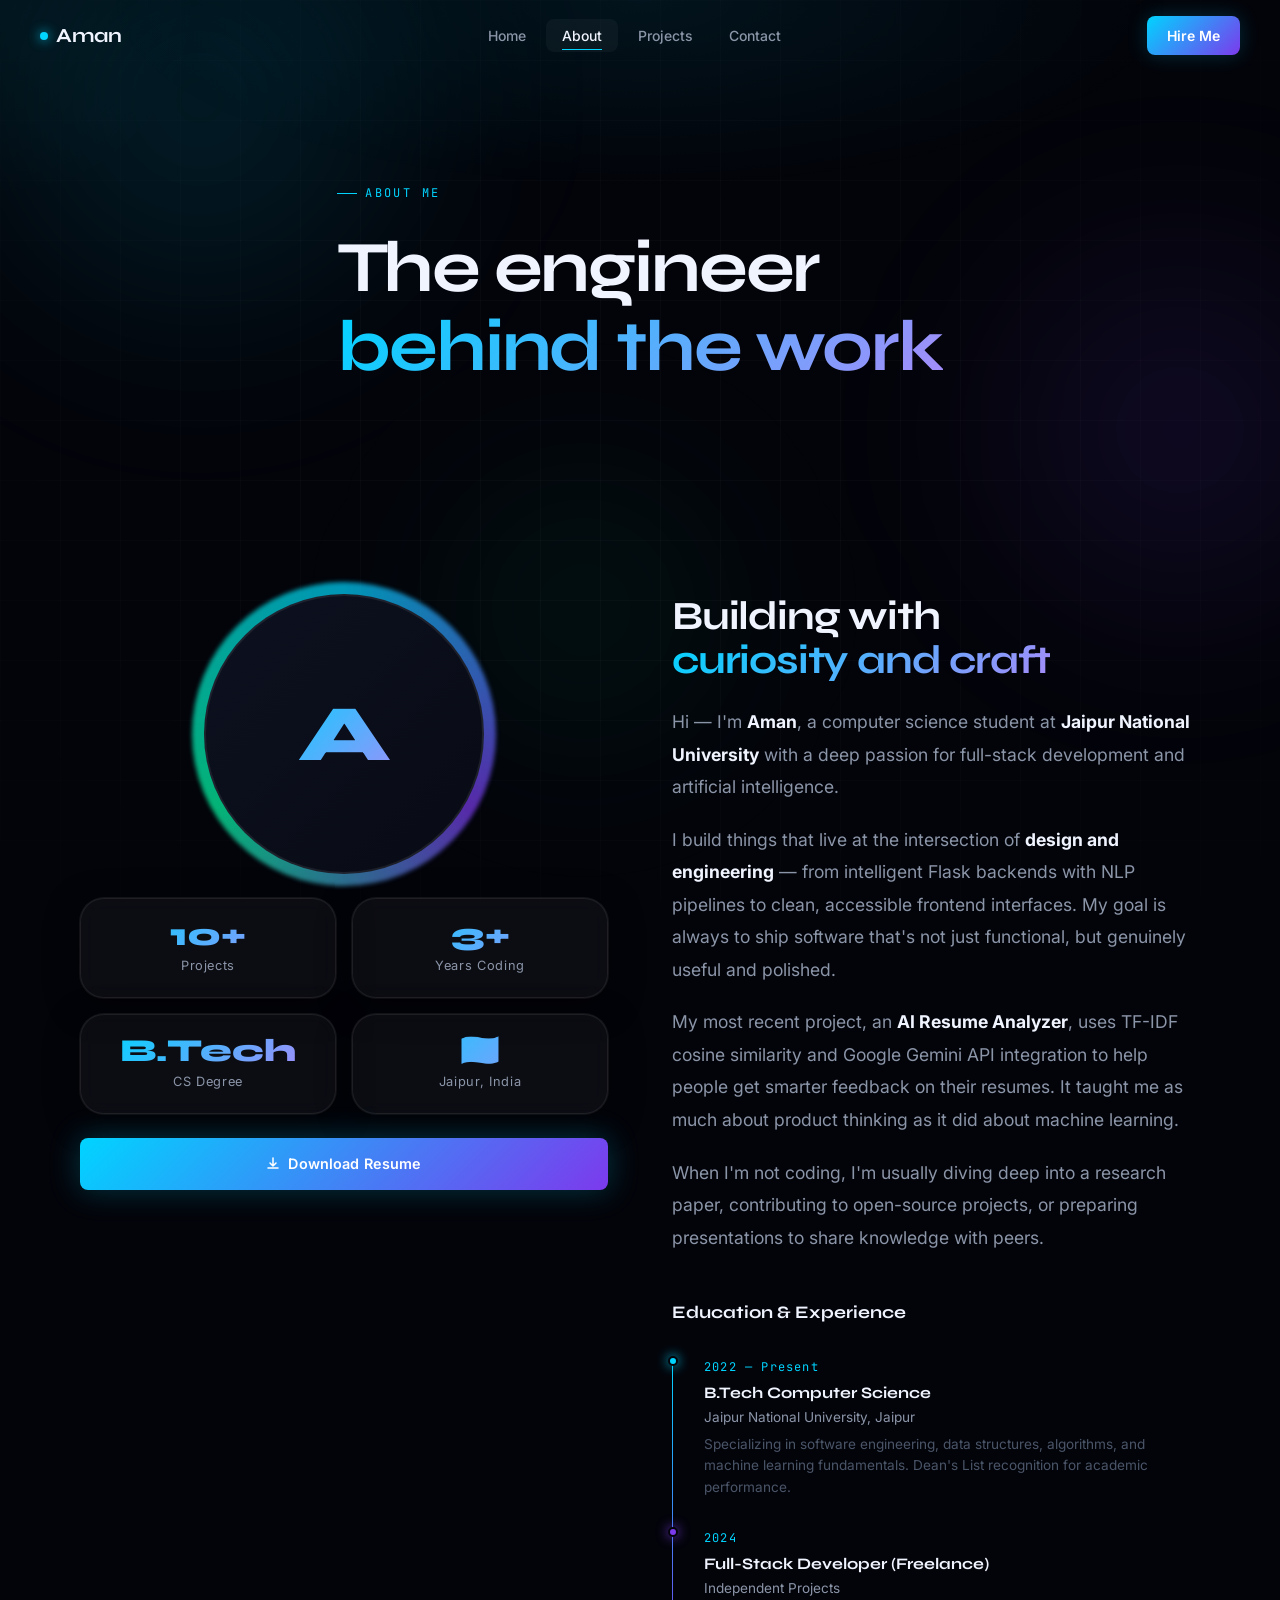
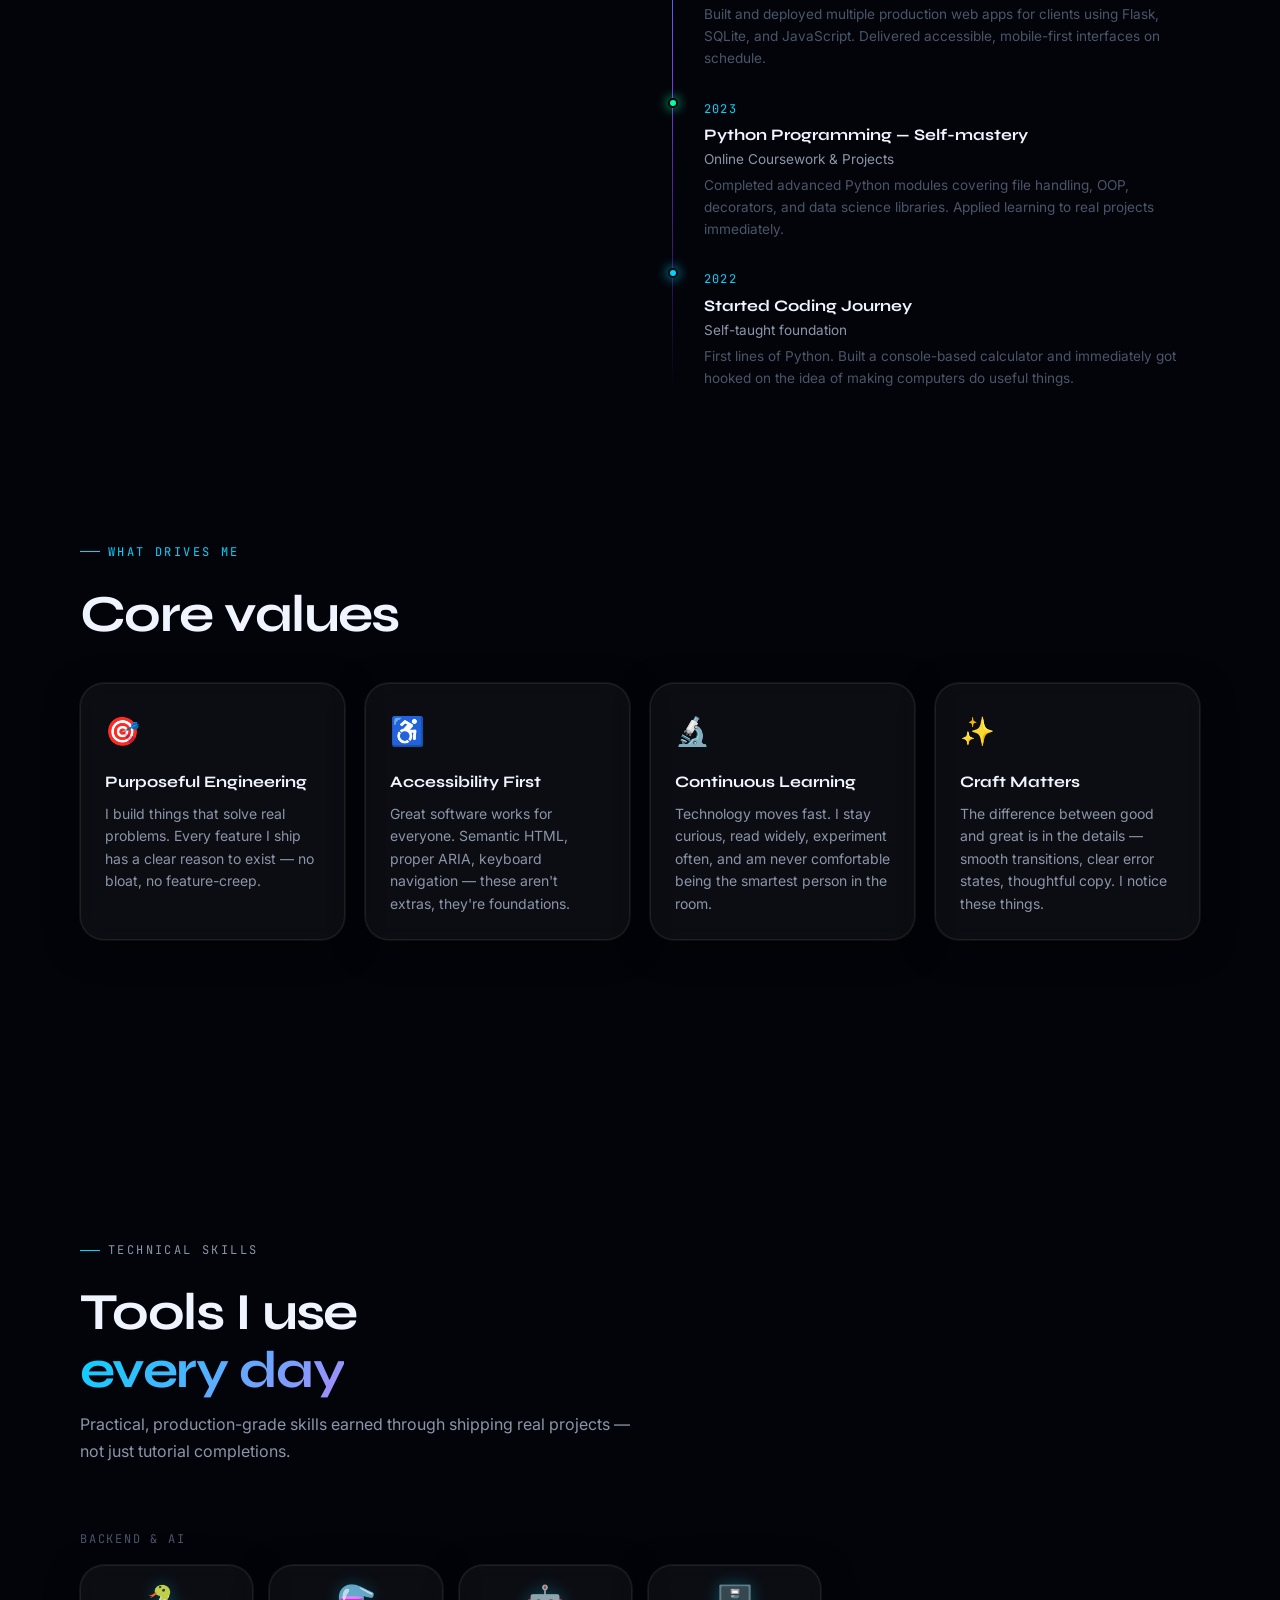
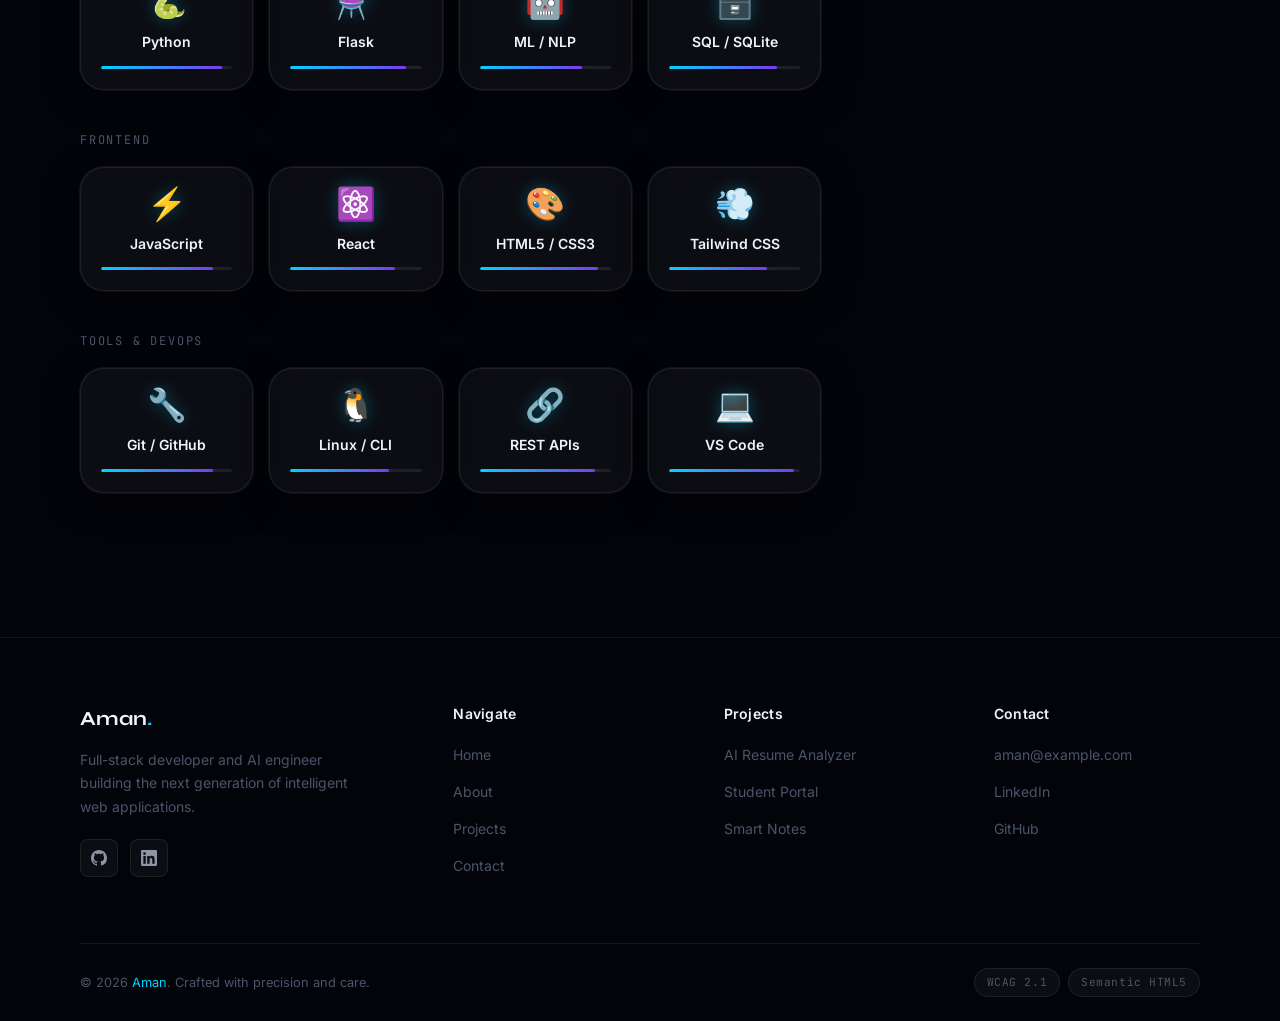
==== about.html @ 9b7ac9fc "Initial commit" ====
<!DOCTYPE html>
<html lang="en">
<head>
  <meta charset="UTF-8" />
  <meta name="viewport" content="width=device-width, initial-scale=1.0" />
  <meta http-equiv="X-UA-Compatible" content="IE=edge" />

  <title>About — Aman | Full-Stack Developer & AI Engineer</title>
  <meta name="description" content="Learn about Aman — a full-stack developer and AI engineer studying at Jaipur National University, passionate about building intelligent web applications." />
  <meta name="author" content="Aman" />
  <meta name="robots" content="index, follow" />
  <meta name="theme-color" content="#03040a" />

  <meta property="og:type" content="profile" />
  <meta property="og:url" content="https://aman.dev/about.html" />
  <meta property="og:title" content="About Aman — Full-Stack Developer & AI Engineer" />
  <meta property="og:description" content="CS student at Jaipur National University building AI-powered web applications." />
  <meta property="og:image" content="https://aman.dev/og-image.png" />

  <meta name="twitter:card" content="summary_large_image" />
  <meta name="twitter:title" content="About Aman" />
  <meta name="twitter:description" content="CS student at JNU building AI-powered web applications." />

  <link rel="canonical" href="https://aman.dev/about.html" />

  <script type="application/ld+json">
  {
    "@context": "https://schema.org",
    "@type": "AboutPage",
    "name": "About Aman",
    "url": "https://aman.dev/about.html",
    "description": "Full-stack developer and AI engineer",
    "mainEntity": {
      "@type": "Person",
      "name": "Aman",
      "jobTitle": "Full-Stack Developer & AI Engineer",
      "alumniOf": "Jaipur National University"
    }
  }
  </script>

  <link rel="preconnect" href="https://fonts.googleapis.com" />
  <link rel="preconnect" href="https://fonts.gstatic.com" crossorigin />
  <link href="https://fonts.googleapis.com/css2?family=Syne:wght@400;700;800&family=Inter:wght@400;500;600;700&family=JetBrains+Mono:wght@400;500&display=swap" rel="stylesheet" />
  <link rel="stylesheet" href="style.css" />
</head>
<body>

  <a href="#main-content" class="skip-nav">Skip to main content</a>
  <div id="loading-screen" role="status" aria-label="Loading"><div class="loader-ring" aria-hidden="true"></div><p class="loader-text">Loading</p></div>
  <div id="cursor-glow" aria-hidden="true"></div>
  <div class="aurora-bg" aria-hidden="true">
    <div class="aurora-orb aurora-orb-1"></div>
    <div class="aurora-orb aurora-orb-2"></div>
    <div class="aurora-orb aurora-orb-3"></div>
  </div>
  <div class="grid-overlay" aria-hidden="true"></div>

  <header role="banner">
    <nav class="nav" aria-label="Primary navigation">
      <a href="index.html" class="nav-brand" aria-label="Aman — Home">
        <span class="nav-brand-dot" aria-hidden="true"></span>Aman
      </a>
      <ul class="nav-links" role="list">
        <li><a href="index.html" class="nav-link">Home</a></li>
        <li><a href="about.html" class="nav-link" aria-current="page">About</a></li>
        <li><a href="projects.html" class="nav-link">Projects</a></li>
        <li><a href="contact.html" class="nav-link">Contact</a></li>
      </ul>
      <a href="contact.html" class="nav-cta">Hire Me</a>
      <button class="nav-toggle" aria-expanded="false" aria-controls="mobile-nav" aria-label="Toggle mobile menu">
        <span class="nav-toggle-bar" aria-hidden="true"></span>
        <span class="nav-toggle-bar" aria-hidden="true"></span>
        <span class="nav-toggle-bar" aria-hidden="true"></span>
      </button>
    </nav>
    <nav class="nav-mobile" id="mobile-nav" aria-label="Mobile navigation">
      <ul role="list">
        <li><a href="index.html" class="nav-link">Home</a></li>
        <li><a href="about.html" class="nav-link" aria-current="page">About</a></li>
        <li><a href="projects.html" class="nav-link">Projects</a></li>
        <li><a href="contact.html" class="nav-link">Contact</a></li>
      </ul>
      <a href="contact.html" class="btn btn-primary" style="margin-top:1.5rem;">Hire Me</a>
    </nav>
  </header>

  <main id="main-content">

    <!-- Page Header -->
    <section class="page-header" aria-label="About page header">
      <div class="page-header-bg" aria-hidden="true"></div>
      <div class="container page-header-content">
        <p class="section-label">About me</p>
        <h1 class="section-heading" style="font-size:clamp(2.5rem,6vw,4.5rem);">
          The engineer<br /><span class="gradient-text">behind the work</span>
        </h1>
      </div>
    </section>

    <!-- ══ BIO + TIMELINE ═════════════════════════ -->
    <section class="section" aria-labelledby="bio-heading">
      <div class="container">
        <div class="about-grid">

          <!-- Visual / Stats -->
          <aside class="about-visual" aria-label="Profile summary">
            <div class="about-avatar-wrap" aria-hidden="true">
              <div class="about-avatar-ring"></div>
              <div class="about-avatar-inner">
                <span class="about-avatar-placeholder">A</span>
              </div>
            </div>

            <div class="stat-grid reveal reveal-delay-1">
              <article class="stat-card glass-card" aria-label="10 plus projects completed">
                <div class="stat-number">10+</div>
                <div class="stat-label">Projects</div>
              </article>
              <article class="stat-card glass-card" aria-label="3 plus years coding">
                <div class="stat-number">3+</div>
                <div class="stat-label">Years Coding</div>
              </article>
              <article class="stat-card glass-card" aria-label="Currently pursuing B.Tech">
                <div class="stat-number">B.Tech</div>
                <div class="stat-label">CS Degree</div>
              </article>
              <article class="stat-card glass-card" aria-label="Based in Jaipur India">
                <div class="stat-number">🇮🇳</div>
                <div class="stat-label">Jaipur, India</div>
              </article>
            </div>

            <!-- Download Resume -->
            <div class="reveal reveal-delay-2" style="text-align:center;">
              <a href="#" class="btn btn-primary" style="width:100%;justify-content:center;" download aria-label="Download Aman's resume as PDF">
                <svg width="14" height="14" viewBox="0 0 14 14" fill="none" aria-hidden="true">
                  <path d="M7 1v8M4 6l3 3 3-3M2 11h10" stroke="currentColor" stroke-width="1.5" stroke-linecap="round" stroke-linejoin="round"/>
                </svg>
                Download Resume
              </a>
            </div>
          </aside>

          <!-- Bio + Timeline -->
          <div class="about-content">
            <h2 id="bio-heading" class="section-heading reveal" style="font-size:clamp(1.75rem,3.5vw,2.5rem);">
              Building with<br /><span class="gradient-text">curiosity and craft</span>
            </h2>

            <div class="full-bio reveal reveal-delay-1">
              <p>Hi — I'm <strong>Aman</strong>, a computer science student at <strong>Jaipur National University</strong> with a deep passion for full-stack development and artificial intelligence.</p>
              <p>I build things that live at the intersection of <strong>design and engineering</strong> — from intelligent Flask backends with NLP pipelines to clean, accessible frontend interfaces. My goal is always to ship software that's not just functional, but genuinely useful and polished.</p>
              <p>My most recent project, an <strong>AI Resume Analyzer</strong>, uses TF-IDF cosine similarity and Google Gemini API integration to help people get smarter feedback on their resumes. It taught me as much about product thinking as it did about machine learning.</p>
              <p>When I'm not coding, I'm usually diving deep into a research paper, contributing to open-source projects, or preparing presentations to share knowledge with peers.</p>
            </div>

            <!-- Timeline -->
            <div class="reveal reveal-delay-2">
              <h3 style="font-family:var(--font-display);font-size:1.1rem;font-weight:700;margin-bottom:1.5rem;color:var(--text-primary);">Education & Experience</h3>
              <ol class="timeline" aria-label="Education and experience timeline">
                <li class="timeline-item">
                  <div class="timeline-dot" aria-hidden="true"></div>
                  <time class="timeline-year" datetime="2022">2022 — Present</time>
                  <p class="timeline-role">B.Tech Computer Science</p>
                  <p class="timeline-org">Jaipur National University, Jaipur</p>
                  <p class="timeline-desc">Specializing in software engineering, data structures, algorithms, and machine learning fundamentals. Dean's List recognition for academic performance.</p>
                </li>
                <li class="timeline-item">
                  <div class="timeline-dot" aria-hidden="true" style="background:var(--violet);box-shadow:0 0 12px var(--violet);"></div>
                  <time class="timeline-year" datetime="2024">2024</time>
                  <p class="timeline-role">Full-Stack Developer (Freelance)</p>
                  <p class="timeline-org">Independent Projects</p>
                  <p class="timeline-desc">Built and deployed multiple production web apps for clients using Flask, SQLite, and JavaScript. Delivered accessible, mobile-first interfaces on schedule.</p>
                </li>
                <li class="timeline-item">
                  <div class="timeline-dot" aria-hidden="true" style="background:var(--aurora-c);box-shadow:0 0 12px var(--aurora-c);"></div>
                  <time class="timeline-year" datetime="2023">2023</time>
                  <p class="timeline-role">Python Programming — Self-mastery</p>
                  <p class="timeline-org">Online Coursework & Projects</p>
                  <p class="timeline-desc">Completed advanced Python modules covering file handling, OOP, decorators, and data science libraries. Applied learning to real projects immediately.</p>
                </li>
                <li class="timeline-item">
                  <div class="timeline-dot" aria-hidden="true" style="background:var(--cyan);box-shadow:0 0 12px var(--cyan);"></div>
                  <time class="timeline-year" datetime="2022">2022</time>
                  <p class="timeline-role">Started Coding Journey</p>
                  <p class="timeline-org">Self-taught foundation</p>
                  <p class="timeline-desc">First lines of Python. Built a console-based calculator and immediately got hooked on the idea of making computers do useful things.</p>
                </li>
              </ol>
            </div>
          </div>
        </div>
      </div>
    </section>

    <!-- ══ VALUES ═════════════════════════════════ -->
    <section class="section" aria-labelledby="values-heading" style="padding-top:0;">
      <div class="container">
        <p class="section-label" aria-hidden="true">What drives me</p>
        <h2 id="values-heading" class="section-heading reveal">Core values</h2>

        <div class="values-grid">
          <article class="value-card glass-card reveal reveal-delay-1">
            <div class="value-icon" aria-hidden="true">🎯</div>
            <h3 class="value-title">Purposeful Engineering</h3>
            <p class="value-desc">I build things that solve real problems. Every feature I ship has a clear reason to exist — no bloat, no feature-creep.</p>
          </article>
          <article class="value-card glass-card reveal reveal-delay-2">
            <div class="value-icon" aria-hidden="true">♿</div>
            <h3 class="value-title">Accessibility First</h3>
            <p class="value-desc">Great software works for everyone. Semantic HTML, proper ARIA, keyboard navigation — these aren't extras, they're foundations.</p>
          </article>
          <article class="value-card glass-card reveal reveal-delay-3">
            <div class="value-icon" aria-hidden="true">🔬</div>
            <h3 class="value-title">Continuous Learning</h3>
            <p class="value-desc">Technology moves fast. I stay curious, read widely, experiment often, and am never comfortable being the smartest person in the room.</p>
          </article>
          <article class="value-card glass-card reveal reveal-delay-4">
            <div class="value-icon" aria-hidden="true">✨</div>
            <h3 class="value-title">Craft Matters</h3>
            <p class="value-desc">The difference between good and great is in the details — smooth transitions, clear error states, thoughtful copy. I notice these things.</p>
          </article>
        </div>
      </div>
    </section>

    <!-- ══ SKILLS ═════════════════════════════════ -->
    <section class="section" id="skills" aria-labelledby="skills-heading">
      <div class="container">
        <div class="skills-intro">
          <p class="section-label" aria-hidden="true">Technical skills</p>
          <h2 id="skills-heading" class="section-heading reveal">
            Tools I use<br /><span class="gradient-text">every day</span>
          </h2>
          <p class="reveal reveal-delay-1">Practical, production-grade skills earned through shipping real projects — not just tutorial completions.</p>
        </div>

        <div class="skills-categories">
          <!-- Backend -->
          <div class="reveal reveal-delay-1">
            <p class="skills-category-label" aria-label="Backend and AI skills category">Backend & AI</p>
            <div class="skills-grid" role="list" aria-label="Backend and AI skills">
              <article class="skill-card glass-card" role="listitem" aria-label="Python, proficiency 92 percent">
                <div class="skill-icon" aria-hidden="true">🐍</div>
                <h3 class="skill-name">Python</h3>
                <div class="skill-bar-wrap" role="progressbar" aria-valuenow="92" aria-valuemin="0" aria-valuemax="100" aria-label="Python 92%">
                  <div class="skill-bar" data-level="92" style="width:0%"></div>
                </div>
              </article>
              <article class="skill-card glass-card" role="listitem" aria-label="Flask, proficiency 88 percent">
                <div class="skill-icon" aria-hidden="true">⚗️</div>
                <h3 class="skill-name">Flask</h3>
                <div class="skill-bar-wrap" role="progressbar" aria-valuenow="88" aria-valuemin="0" aria-valuemax="100" aria-label="Flask 88%">
                  <div class="skill-bar" data-level="88" style="width:0%"></div>
                </div>
              </article>
              <article class="skill-card glass-card" role="listitem" aria-label="Machine Learning NLP, proficiency 78 percent">
                <div class="skill-icon" aria-hidden="true">🤖</div>
                <h3 class="skill-name">ML / NLP</h3>
                <div class="skill-bar-wrap" role="progressbar" aria-valuenow="78" aria-valuemin="0" aria-valuemax="100" aria-label="ML/NLP 78%">
                  <div class="skill-bar" data-level="78" style="width:0%"></div>
                </div>
              </article>
              <article class="skill-card glass-card" role="listitem" aria-label="SQL SQLite, proficiency 82 percent">
                <div class="skill-icon" aria-hidden="true">🗄️</div>
                <h3 class="skill-name">SQL / SQLite</h3>
                <div class="skill-bar-wrap" role="progressbar" aria-valuenow="82" aria-valuemin="0" aria-valuemax="100" aria-label="SQL 82%">
                  <div class="skill-bar" data-level="82" style="width:0%"></div>
                </div>
              </article>
            </div>
          </div>

          <!-- Frontend -->
          <div class="reveal reveal-delay-2">
            <p class="skills-category-label" aria-label="Frontend skills category">Frontend</p>
            <div class="skills-grid" role="list" aria-label="Frontend skills">
              <article class="skill-card glass-card" role="listitem" aria-label="JavaScript, proficiency 85 percent">
                <div class="skill-icon" aria-hidden="true">⚡</div>
                <h3 class="skill-name">JavaScript</h3>
                <div class="skill-bar-wrap" role="progressbar" aria-valuenow="85" aria-valuemin="0" aria-valuemax="100" aria-label="JavaScript 85%">
                  <div class="skill-bar" data-level="85" style="width:0%"></div>
                </div>
              </article>
              <article class="skill-card glass-card" role="listitem" aria-label="React, proficiency 80 percent">
                <div class="skill-icon" aria-hidden="true">⚛️</div>
                <h3 class="skill-name">React</h3>
                <div class="skill-bar-wrap" role="progressbar" aria-valuenow="80" aria-valuemin="0" aria-valuemax="100" aria-label="React 80%">
                  <div class="skill-bar" data-level="80" style="width:0%"></div>
                </div>
              </article>
              <article class="skill-card glass-card" role="listitem" aria-label="HTML5 CSS3, proficiency 90 percent">
                <div class="skill-icon" aria-hidden="true">🎨</div>
                <h3 class="skill-name">HTML5 / CSS3</h3>
                <div class="skill-bar-wrap" role="progressbar" aria-valuenow="90" aria-valuemin="0" aria-valuemax="100" aria-label="HTML/CSS 90%">
                  <div class="skill-bar" data-level="90" style="width:0%"></div>
                </div>
              </article>
              <article class="skill-card glass-card" role="listitem" aria-label="Tailwind CSS, proficiency 75 percent">
                <div class="skill-icon" aria-hidden="true">💨</div>
                <h3 class="skill-name">Tailwind CSS</h3>
                <div class="skill-bar-wrap" role="progressbar" aria-valuenow="75" aria-valuemin="0" aria-valuemax="100" aria-label="Tailwind 75%">
                  <div class="skill-bar" data-level="75" style="width:0%"></div>
                </div>
              </article>
            </div>
          </div>

          <!-- Tools -->
          <div class="reveal reveal-delay-3">
            <p class="skills-category-label" aria-label="Tools and DevOps skills category">Tools & DevOps</p>
            <div class="skills-grid" role="list" aria-label="Tools and DevOps skills">
              <article class="skill-card glass-card" role="listitem" aria-label="Git GitHub, proficiency 85 percent">
                <div class="skill-icon" aria-hidden="true">🔧</div>
                <h3 class="skill-name">Git / GitHub</h3>
                <div class="skill-bar-wrap" role="progressbar" aria-valuenow="85" aria-valuemin="0" aria-valuemax="100" aria-label="Git 85%">
                  <div class="skill-bar" data-level="85" style="width:0%"></div>
                </div>
              </article>
              <article class="skill-card glass-card" role="listitem" aria-label="Linux CLI, proficiency 75 percent">
                <div class="skill-icon" aria-hidden="true">🐧</div>
                <h3 class="skill-name">Linux / CLI</h3>
                <div class="skill-bar-wrap" role="progressbar" aria-valuenow="75" aria-valuemin="0" aria-valuemax="100" aria-label="Linux 75%">
                  <div class="skill-bar" data-level="75" style="width:0%"></div>
                </div>
              </article>
              <article class="skill-card glass-card" role="listitem" aria-label="REST APIs, proficiency 88 percent">
                <div class="skill-icon" aria-hidden="true">🔗</div>
                <h3 class="skill-name">REST APIs</h3>
                <div class="skill-bar-wrap" role="progressbar" aria-valuenow="88" aria-valuemin="0" aria-valuemax="100" aria-label="REST APIs 88%">
                  <div class="skill-bar" data-level="88" style="width:0%"></div>
                </div>
              </article>
              <article class="skill-card glass-card" role="listitem" aria-label="VS Code development environment">
                <div class="skill-icon" aria-hidden="true">💻</div>
                <h3 class="skill-name">VS Code</h3>
                <div class="skill-bar-wrap" role="progressbar" aria-valuenow="95" aria-valuemin="0" aria-valuemax="100" aria-label="VS Code 95%">
                  <div class="skill-bar" data-level="95" style="width:0%"></div>
                </div>
              </article>
            </div>
          </div>
        </div>
      </div>
    </section>

  </main>

  <footer class="footer" role="contentinfo">
    <div class="container">
      <div class="footer-grid">
        <div>
          <p class="footer-brand-name">Aman<span style="color:var(--cyan)">.</span></p>
          <p class="footer-brand-desc">Full-stack developer and AI engineer building the next generation of intelligent web applications.</p>
          <nav class="footer-social" aria-label="Social media links">
            <a href="#" class="social-btn" aria-label="GitHub profile">
              <svg width="16" height="16" viewBox="0 0 24 24" fill="currentColor" aria-hidden="true"><path d="M12 0C5.37 0 0 5.37 0 12c0 5.31 3.435 9.795 8.205 11.385.6.105.825-.255.825-.57 0-.285-.015-1.23-.015-2.235-3.015.555-3.795-.735-4.035-1.41-.135-.345-.72-1.41-1.23-1.695-.42-.225-1.02-.78-.015-.795.945-.015 1.62.87 1.845 1.23 1.08 1.815 2.805 1.305 3.495.99.105-.78.42-1.305.765-1.605-2.67-.3-5.46-1.335-5.46-5.925 0-1.305.465-2.385 1.23-3.225-.12-.3-.54-1.53.12-3.18 0 0 1.005-.315 3.3 1.23.96-.27 1.98-.405 3-.405s2.04.135 3 .405c2.295-1.56 3.3-1.23 3.3-1.23.66 1.65.24 2.88.12 3.18.765.84 1.23 1.905 1.23 3.225 0 4.605-2.805 5.625-5.475 5.925.435.375.81 1.095.81 2.22 0 1.605-.015 2.895-.015 3.3 0 .315.225.69.825.57A12.02 12.02 0 0024 12c0-6.63-5.37-12-12-12z"/></svg>
            </a>
            <a href="#" class="social-btn" aria-label="LinkedIn profile">
              <svg width="16" height="16" viewBox="0 0 24 24" fill="currentColor" aria-hidden="true"><path d="M20.447 20.452h-3.554v-5.569c0-1.328-.027-3.037-1.852-3.037-1.853 0-2.136 1.445-2.136 2.939v5.667H9.351V9h3.414v1.561h.046c.477-.9 1.637-1.85 3.37-1.85 3.601 0 4.267 2.37 4.267 5.455v6.286zM5.337 7.433a2.062 2.062 0 01-2.063-2.065 2.064 2.064 0 112.063 2.065zm1.782 13.019H3.555V9h3.564v11.452zM22.225 0H1.771C.792 0 0 .774 0 1.729v20.542C0 23.227.792 24 1.771 24h20.451C23.2 24 24 23.227 24 22.271V1.729C24 .774 23.2 0 22.222 0h.003z"/></svg>
            </a>
          </nav>
        </div>
        <div>
          <p class="footer-col-title">Navigate</p>
          <ul class="footer-links" role="list">
            <li><a href="index.html" class="footer-link">Home</a></li>
            <li><a href="about.html" class="footer-link" aria-current="page">About</a></li>
            <li><a href="projects.html" class="footer-link">Projects</a></li>
            <li><a href="contact.html" class="footer-link">Contact</a></li>
          </ul>
        </div>
        <div>
          <p class="footer-col-title">Projects</p>
          <ul class="footer-links" role="list">
            <li><a href="projects.html" class="footer-link">AI Resume Analyzer</a></li>
            <li><a href="projects.html" class="footer-link">Student Portal</a></li>
            <li><a href="projects.html" class="footer-link">Smart Notes</a></li>
          </ul>
        </div>
        <div>
          <p class="footer-col-title">Contact</p>
          <ul class="footer-links" role="list">
            <li><a href="mailto:aman@example.com" class="footer-link">aman@example.com</a></li>
            <li><a href="https://linkedin.com/in/aman" class="footer-link">LinkedIn</a></li>
            <li><a href="https://github.com/aman" class="footer-link">GitHub</a></li>
          </ul>
        </div>
      </div>
      <div class="footer-bottom">
        <p class="footer-copy">© 2026 <span>Aman</span>. Crafted with precision and care.</p>
        <div class="footer-badges" aria-label="Site attributes">
          <span class="footer-badge">WCAG 2.1</span>
          <span class="footer-badge">Semantic HTML5</span>
        </div>
      </div>
    </div>
  </footer>

  <script src="script.js"></script>
</body>
</html>
---- style.css ----
/* ============================================
   AMAN PORTFOLIO — DESIGN SYSTEM
   Theme: Void-Glass — Deep space meets precision engineering
   ============================================ */

/* ── TOKENS ───────────────────────────────── */
:root {
  /* Palette */
  --void:        #03040a;
  --void-2:      #080b14;
  --void-3:      #0d1120;
  --glass:       rgba(255,255,255,0.04);
  --glass-border:rgba(255,255,255,0.08);
  --glass-hover: rgba(255,255,255,0.07);

  /* Neon accents */
  --cyan:        #00d4ff;
  --violet:      #7c3aed;
  --violet-light:#a78bfa;
  --aurora-a:    #00d4ff;
  --aurora-b:    #7c3aed;
  --aurora-c:    #06ffa5;

  /* Text */
  --text-primary:  #f0f4ff;
  --text-secondary:#8b95a8;
  --text-muted:    #4a5568;

  /* Type scale */
  --font-display: 'Syne', sans-serif;
  --font-body:    'Inter', sans-serif;
  --font-mono:    'JetBrains Mono', monospace;

  /* Spacing */
  --space-xs: 0.5rem;
  --space-sm: 1rem;
  --space-md: 1.5rem;
  --space-lg: 2.5rem;
  --space-xl: 4rem;
  --space-2xl:6rem;
  --space-3xl:9rem;

  /* Layout */
  --max-w: 1200px;
  --radius-sm: 8px;
  --radius-md: 16px;
  --radius-lg: 24px;
  --radius-xl: 32px;

  /* Glow */
  --glow-cyan:   0 0 40px rgba(0,212,255,0.25);
  --glow-violet: 0 0 40px rgba(124,58,237,0.25);
  --glow-card:   0 8px 32px rgba(0,0,0,0.5), 0 0 0 1px var(--glass-border);

  /* Transitions */
  --ease-out-quint: cubic-bezier(0.22, 1, 0.36, 1);
  --ease-spring:    cubic-bezier(0.34, 1.56, 0.64, 1);
}

/* ── RESET ────────────────────────────────── */
*, *::before, *::after { box-sizing: border-box; margin: 0; padding: 0; }
html { scroll-behavior: smooth; -webkit-font-smoothing: antialiased; }
body {
  background: var(--void);
  color: var(--text-primary);
  font-family: var(--font-body);
  font-size: 1rem;
  line-height: 1.7;
  overflow-x: hidden;
}
img, video, svg { max-width: 100%; display: block; }
a { color: inherit; text-decoration: none; }
ul, ol { list-style: none; }
button { border: none; background: none; cursor: pointer; font: inherit; }

/* ── ACCESSIBILITY ────────────────────────── */
.skip-nav {
  position: fixed;
  top: -100%;
  left: var(--space-sm);
  z-index: 9999;
  padding: 0.75rem 1.5rem;
  background: var(--cyan);
  color: var(--void);
  font-weight: 700;
  border-radius: var(--radius-sm);
  transition: top 0.2s;
  font-family: var(--font-body);
}
.skip-nav:focus { top: var(--space-sm); }

:focus-visible {
  outline: 2px solid var(--cyan);
  outline-offset: 3px;
  border-radius: 4px;
}
.sr-only {
  position: absolute;
  width: 1px; height: 1px;
  padding: 0; margin: -1px;
  overflow: hidden; clip: rect(0,0,0,0);
  white-space: nowrap; border: 0;
}

/* ── SCROLLBAR ────────────────────────────── */
::-webkit-scrollbar { width: 6px; }
::-webkit-scrollbar-track { background: var(--void); }
::-webkit-scrollbar-thumb {
  background: linear-gradient(var(--cyan), var(--violet));
  border-radius: 99px;
}

/* ── LOADING SCREEN ──────────────────────── */
#loading-screen {
  position: fixed; inset: 0; z-index: 10000;
  background: var(--void);
  display: flex; align-items: center; justify-content: center;
  flex-direction: column; gap: 1.5rem;
  transition: opacity 0.6s var(--ease-out-quint), visibility 0.6s;
}
#loading-screen.hidden { opacity: 0; visibility: hidden; pointer-events: none; }
.loader-ring {
  width: 56px; height: 56px;
  border: 2px solid var(--glass-border);
  border-top-color: var(--cyan);
  border-radius: 50%;
  animation: spin 0.9s linear infinite;
}
.loader-text {
  font-family: var(--font-mono);
  font-size: 0.75rem;
  letter-spacing: 0.2em;
  color: var(--text-secondary);
  text-transform: uppercase;
}
@keyframes spin { to { transform: rotate(360deg); } }

/* ── NAV ──────────────────────────────────── */
.nav {
  position: fixed; top: 0; left: 0; right: 0;
  z-index: 1000;
  padding: 0 var(--space-lg);
  height: 72px;
  display: flex; align-items: center; justify-content: space-between;
  transition: background 0.4s, backdrop-filter 0.4s, border-color 0.4s;
  border-bottom: 1px solid transparent;
}
.nav.scrolled {
  background: rgba(3,4,10,0.85);
  backdrop-filter: blur(24px);
  -webkit-backdrop-filter: blur(24px);
  border-color: var(--glass-border);
}
.nav-brand {
  font-family: var(--font-display);
  font-size: 1.25rem;
  font-weight: 700;
  letter-spacing: -0.02em;
  display: flex; align-items: center; gap: 0.5rem;
}
.nav-brand-dot {
  width: 8px; height: 8px;
  background: var(--cyan);
  border-radius: 50%;
  box-shadow: 0 0 12px var(--cyan);
  animation: pulse-dot 2s ease-in-out infinite;
}
@keyframes pulse-dot {
  0%,100% { opacity: 1; transform: scale(1); }
  50% { opacity: 0.6; transform: scale(0.8); }
}
.nav-links {
  display: flex; align-items: center; gap: 0.25rem;
}
.nav-link {
  padding: 0.5rem 1rem;
  font-size: 0.875rem;
  font-weight: 500;
  color: var(--text-secondary);
  border-radius: var(--radius-sm);
  transition: color 0.2s, background 0.2s;
  position: relative;
}
.nav-link::after {
  content: '';
  position: absolute; bottom: 2px; left: 50%; right: 50%;
  height: 1px;
  background: var(--cyan);
  transition: left 0.3s var(--ease-out-quint), right 0.3s var(--ease-out-quint);
}
.nav-link:hover, .nav-link[aria-current="page"] {
  color: var(--text-primary);
  background: var(--glass);
}
.nav-link:hover::after, .nav-link[aria-current="page"]::after {
  left: 1rem; right: 1rem;
}
.nav-cta {
  padding: 0.5rem 1.25rem;
  background: linear-gradient(135deg, var(--cyan), var(--violet));
  color: #fff;
  font-size: 0.875rem;
  font-weight: 600;
  border-radius: var(--radius-sm);
  transition: opacity 0.2s, transform 0.2s;
  box-shadow: 0 0 20px rgba(0,212,255,0.2);
}
.nav-cta:hover { opacity: 0.85; transform: translateY(-1px); }

/* Hamburger */
.nav-toggle {
  display: none;
  width: 44px; height: 44px;
  flex-direction: column; align-items: center; justify-content: center; gap: 5px;
  border-radius: var(--radius-sm);
  transition: background 0.2s;
  aria-label: "Toggle menu";
}
.nav-toggle:hover { background: var(--glass); }
.nav-toggle-bar {
  width: 22px; height: 2px;
  background: var(--text-primary);
  border-radius: 99px;
  transition: transform 0.3s, opacity 0.3s;
}
.nav-toggle.open .nav-toggle-bar:nth-child(1) { transform: translateY(7px) rotate(45deg); }
.nav-toggle.open .nav-toggle-bar:nth-child(2) { opacity: 0; }
.nav-toggle.open .nav-toggle-bar:nth-child(3) { transform: translateY(-7px) rotate(-45deg); }

/* ── AURORA BACKGROUND ────────────────────── */
.aurora-bg {
  position: fixed; inset: 0; z-index: 0; pointer-events: none;
  overflow: hidden;
}
.aurora-orb {
  position: absolute;
  border-radius: 50%;
  filter: blur(80px);
  animation: aurora-drift 12s ease-in-out infinite;
  mix-blend-mode: screen;
}
.aurora-orb-1 {
  width: 600px; height: 600px;
  background: radial-gradient(circle, rgba(0,212,255,0.15) 0%, transparent 70%);
  top: -200px; left: -100px;
  animation-delay: 0s;
}
.aurora-orb-2 {
  width: 500px; height: 500px;
  background: radial-gradient(circle, rgba(124,58,237,0.15) 0%, transparent 70%);
  top: 20%; right: -150px;
  animation-delay: -4s;
}
.aurora-orb-3 {
  width: 400px; height: 400px;
  background: radial-gradient(circle, rgba(6,255,165,0.08) 0%, transparent 70%);
  bottom: 10%; left: 30%;
  animation-delay: -8s;
}
@keyframes aurora-drift {
  0%,100% { transform: translate(0, 0) scale(1); }
  33% { transform: translate(30px, -20px) scale(1.05); }
  66% { transform: translate(-20px, 30px) scale(0.95); }
}

/* Grid overlay */
.grid-overlay {
  position: fixed; inset: 0; z-index: 0; pointer-events: none;
  background-image:
    linear-gradient(rgba(255,255,255,0.025) 1px, transparent 1px),
    linear-gradient(90deg, rgba(255,255,255,0.025) 1px, transparent 1px);
  background-size: 60px 60px;
  mask-image: radial-gradient(ellipse 80% 80% at 50% 50%, black 30%, transparent 100%);
}

/* Cursor follower */
#cursor-glow {
  position: fixed; z-index: 1; pointer-events: none;
  width: 400px; height: 400px;
  border-radius: 50%;
  background: radial-gradient(circle, rgba(0,212,255,0.06) 0%, transparent 70%);
  transform: translate(-50%, -50%);
  transition: opacity 0.3s;
  mix-blend-mode: screen;
}

/* ── LAYOUT UTILITIES ─────────────────────── */
.container {
  max-width: var(--max-w);
  margin: 0 auto;
  padding: 0 var(--space-lg);
}
.section {
  position: relative; z-index: 1;
  padding: var(--space-3xl) 0;
}
.section-label {
  display: inline-flex; align-items: center; gap: 0.5rem;
  font-family: var(--font-mono);
  font-size: 0.75rem;
  letter-spacing: 0.2em;
  text-transform: uppercase;
  color: var(--cyan);
  margin-bottom: var(--space-md);
}
.section-label::before {
  content: '';
  width: 20px; height: 1px;
  background: var(--cyan);
}
.section-heading {
  font-family: var(--font-display);
  font-size: clamp(2rem, 5vw, 3.25rem);
  font-weight: 700;
  letter-spacing: -0.03em;
  line-height: 1.1;
  color: var(--text-primary);
}
.gradient-text {
  background: linear-gradient(135deg, var(--cyan) 0%, var(--violet-light) 100%);
  -webkit-background-clip: text;
  -webkit-text-fill-color: transparent;
  background-clip: text;
}
.glass-card {
  background: var(--glass);
  border: 1px solid var(--glass-border);
  border-radius: var(--radius-lg);
  backdrop-filter: blur(12px);
  -webkit-backdrop-filter: blur(12px);
  box-shadow: var(--glow-card);
  transition: border-color 0.3s, transform 0.3s var(--ease-out-quint), box-shadow 0.3s;
}
.glass-card:hover {
  border-color: rgba(0,212,255,0.2);
  transform: translateY(-4px);
  box-shadow: 0 20px 60px rgba(0,0,0,0.5), 0 0 0 1px rgba(0,212,255,0.1), var(--glow-cyan);
}

/* Reveal animation */
.reveal {
  opacity: 0;
  transform: translateY(32px);
  transition: opacity 0.7s var(--ease-out-quint), transform 0.7s var(--ease-out-quint);
}
.reveal.visible { opacity: 1; transform: none; }
.reveal-delay-1 { transition-delay: 0.1s; }
.reveal-delay-2 { transition-delay: 0.2s; }
.reveal-delay-3 { transition-delay: 0.3s; }
.reveal-delay-4 { transition-delay: 0.4s; }

/* Buttons */
.btn {
  display: inline-flex; align-items: center; gap: 0.5rem;
  padding: 0.875rem 2rem;
  font-size: 0.9rem;
  font-weight: 600;
  border-radius: var(--radius-sm);
  transition: all 0.25s var(--ease-out-quint);
  position: relative; overflow: hidden;
  letter-spacing: 0.01em;
}
.btn::after {
  content: '';
  position: absolute; inset: 0;
  background: rgba(255,255,255,0.1);
  opacity: 0;
  transition: opacity 0.2s;
}
.btn:hover::after { opacity: 1; }
.btn:active { transform: scale(0.97); }
.btn-primary {
  background: linear-gradient(135deg, var(--cyan), var(--violet));
  color: #fff;
  box-shadow: 0 0 30px rgba(0,212,255,0.25), 0 4px 16px rgba(0,0,0,0.3);
}
.btn-primary:hover { transform: translateY(-2px); box-shadow: 0 0 50px rgba(0,212,255,0.35), 0 8px 24px rgba(0,0,0,0.3); }
.btn-ghost {
  background: var(--glass);
  border: 1px solid var(--glass-border);
  color: var(--text-primary);
  backdrop-filter: blur(8px);
}
.btn-ghost:hover { border-color: rgba(0,212,255,0.3); transform: translateY(-2px); }

/* ── HERO ─────────────────────────────────── */
.hero {
  min-height: 100vh;
  display: flex; align-items: center; justify-content: center;
  position: relative; overflow: hidden;
  padding-top: 72px;
}
.hero-canvas {
  position: absolute; inset: 0; z-index: 0;
  pointer-events: none;
}
.hero-content {
  position: relative; z-index: 2;
  text-align: center;
  max-width: 860px;
  margin: 0 auto;
  padding: 0 var(--space-lg);
}
.hero-badge {
  display: inline-flex; align-items: center; gap: 0.5rem;
  padding: 0.4rem 1rem;
  background: var(--glass);
  border: 1px solid rgba(0,212,255,0.2);
  border-radius: 99px;
  font-family: var(--font-mono);
  font-size: 0.75rem;
  letter-spacing: 0.15em;
  text-transform: uppercase;
  color: var(--cyan);
  margin-bottom: var(--space-md);
  backdrop-filter: blur(8px);
  animation: fade-up 0.8s var(--ease-out-quint) both;
}
.hero-badge-dot {
  width: 6px; height: 6px;
  background: var(--cyan);
  border-radius: 50%;
  box-shadow: 0 0 8px var(--cyan);
  animation: pulse-dot 2s infinite;
}
.hero-heading {
  font-family: var(--font-display);
  font-size: clamp(3rem, 8vw, 5.5rem);
  font-weight: 800;
  letter-spacing: -0.04em;
  line-height: 1.0;
  margin-bottom: var(--space-md);
  animation: fade-up 0.8s 0.1s var(--ease-out-quint) both;
}
.hero-heading-line { display: block; }
.hero-heading-line.accent {
  background: linear-gradient(135deg, var(--aurora-a) 0%, var(--aurora-b) 60%, var(--aurora-c) 100%);
  -webkit-background-clip: text;
  -webkit-text-fill-color: transparent;
  background-clip: text;
}
.hero-typewriter {
  font-family: var(--font-mono);
  font-size: clamp(1rem, 2.5vw, 1.25rem);
  color: var(--text-secondary);
  margin-bottom: var(--space-lg);
  min-height: 1.75em;
  animation: fade-up 0.8s 0.2s var(--ease-out-quint) both;
}
.typewriter-cursor {
  display: inline-block;
  width: 2px; height: 1.1em;
  background: var(--cyan);
  vertical-align: middle;
  margin-left: 2px;
  animation: blink 1s step-end infinite;
}
@keyframes blink { 0%,100% { opacity: 1; } 50% { opacity: 0; } }
.hero-subtext {
  font-size: clamp(1rem, 2vw, 1.15rem);
  color: var(--text-secondary);
  max-width: 560px;
  margin: 0 auto var(--space-lg);
  line-height: 1.7;
  animation: fade-up 0.8s 0.3s var(--ease-out-quint) both;
}
.hero-actions {
  display: flex; align-items: center; justify-content: center; gap: 1rem;
  flex-wrap: wrap;
  animation: fade-up 0.8s 0.4s var(--ease-out-quint) both;
}
.hero-scroll {
  position: absolute; bottom: 2rem; left: 50%; transform: translateX(-50%);
  display: flex; flex-direction: column; align-items: center; gap: 0.5rem;
  font-family: var(--font-mono);
  font-size: 0.7rem;
  letter-spacing: 0.15em;
  text-transform: uppercase;
  color: var(--text-muted);
  animation: fade-up 1s 0.6s var(--ease-out-quint) both;
  transition: color 0.2s;
  z-index: 2;
}
.hero-scroll:hover { color: var(--text-secondary); }
.scroll-line {
  width: 1px; height: 48px;
  background: linear-gradient(to bottom, var(--cyan), transparent);
  animation: scroll-bob 2s ease-in-out infinite;
}
@keyframes scroll-bob {
  0%,100% { transform: scaleY(1) translateY(0); opacity: 1; }
  50% { transform: scaleY(0.7) translateY(6px); opacity: 0.5; }
}

/* Floating shapes */
.floating-shapes {
  position: absolute; inset: 0; pointer-events: none; z-index: 1;
}
.shape {
  position: absolute;
  opacity: 0.6;
  animation: float 6s ease-in-out infinite;
}
.shape svg { width: 100%; height: 100%; }
.shape-1 { width: 80px; height: 80px; top: 15%; right: 10%; animation-delay: 0s; }
.shape-2 { width: 60px; height: 60px; top: 60%; left: 8%; animation-delay: -2s; }
.shape-3 { width: 40px; height: 40px; top: 25%; left: 15%; animation-delay: -4s; }
.shape-4 { width: 100px; height: 100px; bottom: 20%; right: 15%; animation-delay: -1s; }
.shape-5 { width: 50px; height: 50px; bottom: 30%; left: 20%; animation-delay: -3s; }
@keyframes float {
  0%,100% { transform: translateY(0) rotate(0deg); }
  33% { transform: translateY(-12px) rotate(5deg); }
  66% { transform: translateY(6px) rotate(-3deg); }
}
@keyframes fade-up {
  from { opacity: 0; transform: translateY(20px); }
  to { opacity: 1; transform: translateY(0); }
}

/* ── ABOUT ────────────────────────────────── */
.about-grid {
  display: grid;
  grid-template-columns: 1fr 1fr;
  gap: var(--space-xl);
  align-items: start;
}
.about-visual {
  position: sticky; top: 100px;
  display: flex; flex-direction: column; gap: var(--space-md);
}
.about-avatar-wrap {
  position: relative;
  width: 280px; height: 280px;
  margin: 0 auto;
}
.about-avatar-ring {
  position: absolute; inset: -12px;
  border-radius: 50%;
  background: conic-gradient(from 0deg, var(--cyan), var(--violet), var(--aurora-c), var(--cyan));
  animation: ring-spin 4s linear infinite;
  filter: blur(2px);
  opacity: 0.7;
}
@keyframes ring-spin { to { transform: rotate(360deg); } }
.about-avatar-inner {
  position: relative; z-index: 1;
  width: 100%; height: 100%;
  border-radius: 50%;
  background: linear-gradient(135deg, var(--void-3), var(--void-2));
  border: 2px solid var(--glass-border);
  overflow: hidden;
  display: flex; align-items: center; justify-content: center;
}
.about-avatar-placeholder {
  font-family: var(--font-display);
  font-size: 5rem;
  font-weight: 800;
  background: linear-gradient(135deg, var(--cyan), var(--violet-light));
  -webkit-background-clip: text;
  -webkit-text-fill-color: transparent;
  background-clip: text;
}
.stat-grid {
  display: grid;
  grid-template-columns: 1fr 1fr;
  gap: 1rem;
}
.stat-card {
  padding: 1.25rem;
  text-align: center;
}
.stat-number {
  font-family: var(--font-display);
  font-size: 2rem;
  font-weight: 800;
  background: linear-gradient(135deg, var(--cyan), var(--violet-light));
  -webkit-background-clip: text;
  -webkit-text-fill-color: transparent;
  background-clip: text;
  line-height: 1;
  margin-bottom: 0.25rem;
}
.stat-label {
  font-size: 0.8rem;
  color: var(--text-secondary);
  letter-spacing: 0.05em;
}
.about-content { display: flex; flex-direction: column; gap: var(--space-md); }
.about-bio {
  font-size: 1.1rem;
  color: var(--text-secondary);
  line-height: 1.8;
}
.about-bio strong { color: var(--text-primary); }

/* Timeline */
.timeline {
  position: relative;
  padding-left: 2rem;
}
.timeline::before {
  content: '';
  position: absolute; left: 0; top: 6px; bottom: 0;
  width: 1px;
  background: linear-gradient(to bottom, var(--cyan), var(--violet), transparent);
}
.timeline-item {
  position: relative;
  padding-bottom: var(--space-md);
}
.timeline-item:last-child { padding-bottom: 0; }
.timeline-dot {
  position: absolute; left: -2.25rem; top: 4px;
  width: 10px; height: 10px;
  border-radius: 50%;
  background: var(--cyan);
  box-shadow: 0 0 12px var(--cyan);
  border: 2px solid var(--void);
}
.timeline-year {
  font-family: var(--font-mono);
  font-size: 0.75rem;
  color: var(--cyan);
  letter-spacing: 0.1em;
  margin-bottom: 0.25rem;
}
.timeline-role {
  font-family: var(--font-display);
  font-size: 1rem;
  font-weight: 700;
  color: var(--text-primary);
}
.timeline-org {
  font-size: 0.85rem;
  color: var(--text-secondary);
  margin-bottom: 0.25rem;
}
.timeline-desc {
  font-size: 0.85rem;
  color: var(--text-muted);
  line-height: 1.6;
}

/* ── SKILLS ───────────────────────────────── */
.skills-intro {
  max-width: 560px;
  margin-bottom: var(--space-xl);
}
.skills-intro p { color: var(--text-secondary); margin-top: 0.75rem; }
.skills-categories {
  display: flex; flex-direction: column; gap: var(--space-lg);
}
.skills-category-label {
  font-family: var(--font-mono);
  font-size: 0.75rem;
  letter-spacing: 0.15em;
  text-transform: uppercase;
  color: var(--text-muted);
  margin-bottom: var(--space-sm);
}
.skills-grid {
  display: grid;
  grid-template-columns: repeat(auto-fill, minmax(160px, 1fr));
  gap: 1rem;
}
.skill-card {
  padding: 1.25rem;
  display: flex; flex-direction: column; align-items: center; gap: 0.75rem;
  text-align: center;
  cursor: default;
  transition: all 0.3s var(--ease-out-quint);
}
.skill-card:hover {
  transform: translateY(-6px) scale(1.02);
}
.skill-icon {
  font-size: 2rem;
  line-height: 1;
  filter: drop-shadow(0 0 8px rgba(0,212,255,0.3));
  transition: filter 0.3s;
}
.skill-card:hover .skill-icon { filter: drop-shadow(0 0 16px rgba(0,212,255,0.6)); }
.skill-name {
  font-size: 0.875rem;
  font-weight: 600;
  color: var(--text-primary);
}
.skill-bar-wrap {
  width: 100%;
  height: 3px;
  background: var(--glass-border);
  border-radius: 99px;
  overflow: hidden;
}
.skill-bar {
  height: 100%;
  border-radius: 99px;
  background: linear-gradient(90deg, var(--cyan), var(--violet));
  width: 0%;
  transition: width 1.2s var(--ease-out-quint);
  box-shadow: 0 0 8px rgba(0,212,255,0.4);
}

/* ── PROJECTS ─────────────────────────────── */
.projects-filter {
  display: flex; flex-wrap: wrap; gap: 0.5rem;
  margin-bottom: var(--space-xl);
}
.filter-btn {
  padding: 0.5rem 1.25rem;
  font-size: 0.85rem;
  font-weight: 500;
  color: var(--text-secondary);
  background: var(--glass);
  border: 1px solid var(--glass-border);
  border-radius: 99px;
  transition: all 0.2s;
  letter-spacing: 0.02em;
}
.filter-btn:hover, .filter-btn[aria-pressed="true"] {
  color: var(--void);
  background: linear-gradient(135deg, var(--cyan), var(--violet));
  border-color: transparent;
  box-shadow: 0 0 20px rgba(0,212,255,0.2);
}
.projects-grid {
  display: grid;
  grid-template-columns: repeat(auto-fill, minmax(340px, 1fr));
  gap: var(--space-md);
}
.project-card {
  padding: 0;
  overflow: hidden;
  cursor: pointer;
  transition: all 0.4s var(--ease-out-quint);
  display: flex; flex-direction: column;
}
.project-card.hidden { display: none; }
.project-card-visual {
  position: relative;
  aspect-ratio: 16/9;
  overflow: hidden;
  background: linear-gradient(135deg, var(--void-3), var(--void-2));
  display: flex; align-items: center; justify-content: center;
}
.project-card-pattern {
  position: absolute; inset: 0;
  background-size: 40px 40px;
  opacity: 0.4;
  transition: opacity 0.3s;
}
.project-card:hover .project-card-pattern { opacity: 0.7; }
.project-emoji {
  font-size: 3.5rem;
  position: relative; z-index: 1;
  transition: transform 0.4s var(--ease-spring);
}
.project-card:hover .project-emoji { transform: scale(1.15) rotate(-5deg); }
.project-overlay {
  position: absolute; inset: 0;
  background: linear-gradient(to top, rgba(0,0,0,0.8), transparent);
  opacity: 0;
  transition: opacity 0.3s;
  display: flex; align-items: flex-end; justify-content: center;
  padding-bottom: 1.5rem;
  gap: 0.75rem;
}
.project-card:hover .project-overlay { opacity: 1; }
.project-overlay-btn {
  padding: 0.5rem 1.25rem;
  font-size: 0.8rem;
  font-weight: 600;
  border-radius: var(--radius-sm);
  background: rgba(255,255,255,0.15);
  border: 1px solid rgba(255,255,255,0.2);
  color: #fff;
  backdrop-filter: blur(8px);
  transition: all 0.2s;
}
.project-overlay-btn:hover { background: rgba(255,255,255,0.25); }
.project-overlay-btn.primary {
  background: linear-gradient(135deg, var(--cyan), var(--violet));
  border-color: transparent;
  box-shadow: 0 0 16px rgba(0,212,255,0.3);
}
.project-body { padding: 1.5rem; flex: 1; display: flex; flex-direction: column; gap: 0.75rem; }
.project-tags {
  display: flex; flex-wrap: wrap; gap: 0.4rem;
}
.project-tag {
  padding: 0.2rem 0.6rem;
  font-family: var(--font-mono);
  font-size: 0.7rem;
  letter-spacing: 0.05em;
  color: var(--cyan);
  background: rgba(0,212,255,0.08);
  border: 1px solid rgba(0,212,255,0.15);
  border-radius: 4px;
}
.project-title {
  font-family: var(--font-display);
  font-size: 1.15rem;
  font-weight: 700;
  color: var(--text-primary);
  line-height: 1.3;
}
.project-desc {
  font-size: 0.875rem;
  color: var(--text-secondary);
  line-height: 1.6;
  flex: 1;
}
.project-footer {
  display: flex; align-items: center; justify-content: space-between;
  padding-top: 0.75rem;
  border-top: 1px solid var(--glass-border);
  margin-top: auto;
}
.project-status {
  display: flex; align-items: center; gap: 0.4rem;
  font-size: 0.75rem;
  color: var(--text-muted);
}
.project-status-dot {
  width: 6px; height: 6px;
  border-radius: 50%;
  background: var(--aurora-c);
  box-shadow: 0 0 6px var(--aurora-c);
}
.project-links {
  display: flex; gap: 0.5rem;
}
.project-icon-btn {
  width: 32px; height: 32px;
  display: flex; align-items: center; justify-content: center;
  background: var(--glass);
  border: 1px solid var(--glass-border);
  border-radius: 6px;
  color: var(--text-secondary);
  font-size: 0.9rem;
  transition: all 0.2s;
}
.project-icon-btn:hover { color: var(--text-primary); border-color: rgba(0,212,255,0.3); background: rgba(0,212,255,0.08); }

/* ── ACHIEVEMENTS ─────────────────────────── */
.achievements-grid {
  display: grid;
  grid-template-columns: repeat(auto-fill, minmax(220px, 1fr));
  gap: 1.5rem;
  margin-top: var(--space-xl);
}
.achievement-card {
  padding: 2rem 1.5rem;
  text-align: center;
  display: flex; flex-direction: column; align-items: center; gap: 1rem;
  position: relative; overflow: hidden;
}
.achievement-card::before {
  content: '';
  position: absolute; inset: 0;
  background: radial-gradient(circle at 50% 0%, rgba(0,212,255,0.06), transparent 70%);
  pointer-events: none;
}
.achievement-icon {
  font-size: 2.5rem;
  line-height: 1;
  filter: drop-shadow(0 0 12px rgba(0,212,255,0.4));
}
.achievement-counter {
  font-family: var(--font-display);
  font-size: 2.5rem;
  font-weight: 800;
  line-height: 1;
  background: linear-gradient(135deg, var(--cyan), var(--violet-light));
  -webkit-background-clip: text;
  -webkit-text-fill-color: transparent;
  background-clip: text;
}
.achievement-label {
  font-size: 0.875rem;
  color: var(--text-secondary);
  line-height: 1.4;
  text-align: center;
}

/* ── CONTACT ──────────────────────────────── */
.contact-wrap {
  display: grid;
  grid-template-columns: 1fr 1.4fr;
  gap: var(--space-xl);
  align-items: start;
}
.contact-info { display: flex; flex-direction: column; gap: var(--space-md); }
.contact-info h2 { font-family: var(--font-display); font-size: clamp(1.75rem, 4vw, 2.5rem); font-weight: 700; letter-spacing: -0.03em; }
.contact-info p { color: var(--text-secondary); font-size: 1.05rem; line-height: 1.7; }
.contact-links { display: flex; flex-direction: column; gap: 0.75rem; margin-top: 0.5rem; }
.contact-link-item {
  display: flex; align-items: center; gap: 1rem;
  padding: 1rem 1.25rem;
  border-radius: var(--radius-md);
  transition: all 0.2s;
  color: var(--text-secondary);
}
.contact-link-item:hover { color: var(--text-primary); background: var(--glass); }
.contact-link-icon {
  width: 40px; height: 40px;
  border-radius: var(--radius-sm);
  background: var(--glass);
  border: 1px solid var(--glass-border);
  display: flex; align-items: center; justify-content: center;
  font-size: 1.1rem;
  flex-shrink: 0;
  transition: all 0.2s;
}
.contact-link-item:hover .contact-link-icon {
  border-color: rgba(0,212,255,0.3);
  box-shadow: 0 0 16px rgba(0,212,255,0.15);
}
.contact-link-label { font-size: 0.8rem; color: var(--text-muted); }
.contact-link-value { font-weight: 500; color: inherit; font-size: 0.9rem; }

/* Form */
.contact-form {
  padding: 2rem;
  display: flex; flex-direction: column; gap: 1.25rem;
}
.form-group { display: flex; flex-direction: column; gap: 0.5rem; }
.form-row { display: grid; grid-template-columns: 1fr 1fr; gap: 1rem; }
.form-label {
  font-size: 0.8rem;
  font-weight: 600;
  color: var(--text-secondary);
  letter-spacing: 0.05em;
  text-transform: uppercase;
}
.form-input {
  padding: 0.875rem 1rem;
  background: rgba(255,255,255,0.03);
  border: 1px solid var(--glass-border);
  border-radius: var(--radius-sm);
  color: var(--text-primary);
  font-family: var(--font-body);
  font-size: 0.9rem;
  transition: border-color 0.2s, box-shadow 0.2s;
  width: 100%;
}
.form-input::placeholder { color: var(--text-muted); }
.form-input:focus {
  outline: none;
  border-color: rgba(0,212,255,0.5);
  box-shadow: 0 0 0 3px rgba(0,212,255,0.08);
}
.form-input:invalid:not(:placeholder-shown) { border-color: rgba(255,80,80,0.5); }
.form-input.valid { border-color: rgba(6,255,165,0.5); }
textarea.form-input { resize: vertical; min-height: 140px; }
.form-submit {
  width: 100%;
  justify-content: center;
  font-size: 0.95rem;
  padding: 1rem 2rem;
}
.form-status {
  display: none;
  padding: 0.75rem 1rem;
  border-radius: var(--radius-sm);
  font-size: 0.875rem;
  font-weight: 500;
}
.form-status.success {
  display: block;
  background: rgba(6,255,165,0.08);
  border: 1px solid rgba(6,255,165,0.2);
  color: var(--aurora-c);
}
.form-status.error {
  display: block;
  background: rgba(255,80,80,0.08);
  border: 1px solid rgba(255,80,80,0.2);
  color: #ff6b6b;
}

/* ── FOOTER ───────────────────────────────── */
.footer {
  position: relative; z-index: 1;
  border-top: 1px solid var(--glass-border);
  padding: var(--space-xl) 0 var(--space-md);
}
.footer-grid {
  display: grid;
  grid-template-columns: 1.5fr 1fr 1fr 1fr;
  gap: var(--space-xl);
  margin-bottom: var(--space-xl);
}
.footer-brand-name {
  font-family: var(--font-display);
  font-size: 1.25rem;
  font-weight: 700;
  margin-bottom: 0.75rem;
}
.footer-brand-desc {
  font-size: 0.875rem;
  color: var(--text-muted);
  line-height: 1.7;
  max-width: 280px;
}
.footer-social {
  display: flex; gap: 0.75rem; margin-top: 1.25rem;
}
.social-btn {
  width: 38px; height: 38px;
  display: flex; align-items: center; justify-content: center;
  background: var(--glass);
  border: 1px solid var(--glass-border);
  border-radius: var(--radius-sm);
  color: var(--text-secondary);
  font-size: 1rem;
  transition: all 0.2s;
}
.social-btn:hover { color: var(--cyan); border-color: rgba(0,212,255,0.3); background: rgba(0,212,255,0.06); }
.footer-col-title {
  font-weight: 600;
  font-size: 0.875rem;
  color: var(--text-primary);
  margin-bottom: 1rem;
  letter-spacing: 0.02em;
}
.footer-links { display: flex; flex-direction: column; gap: 0.6rem; }
.footer-link {
  font-size: 0.875rem;
  color: var(--text-muted);
  transition: color 0.2s;
}
.footer-link:hover { color: var(--text-secondary); }
.footer-bottom {
  padding-top: var(--space-md);
  border-top: 1px solid var(--glass-border);
  display: flex; justify-content: space-between; align-items: center;
  flex-wrap: wrap; gap: 1rem;
}
.footer-copy {
  font-size: 0.8rem;
  color: var(--text-muted);
}
.footer-copy span { color: var(--cyan); }
.footer-badges { display: flex; gap: 0.5rem; }
.footer-badge {
  padding: 0.25rem 0.75rem;
  background: var(--glass);
  border: 1px solid var(--glass-border);
  border-radius: 99px;
  font-family: var(--font-mono);
  font-size: 0.7rem;
  color: var(--text-muted);
  letter-spacing: 0.05em;
}

/* ── PAGE-SPECIFIC: PROJECTS PAGE ────────── */
.page-header {
  min-height: 50vh;
  display: flex; align-items: flex-end;
  padding-bottom: var(--space-xl);
  padding-top: 120px;
  position: relative; overflow: hidden;
}
.page-header-bg {
  position: absolute; inset: 0;
  background: radial-gradient(ellipse 60% 60% at 50% 0%, rgba(0,212,255,0.08) 0%, transparent 70%);
}
.page-header-content { position: relative; z-index: 1; }

/* ── PAGE-SPECIFIC: ABOUT PAGE ───────────── */
.full-bio {
  max-width: 720px;
  font-size: 1.1rem;
  color: var(--text-secondary);
  line-height: 1.85;
}
.full-bio p { margin-bottom: 1.25rem; }
.full-bio strong { color: var(--text-primary); }
.values-grid {
  display: grid;
  grid-template-columns: repeat(auto-fill, minmax(260px, 1fr));
  gap: 1.25rem;
  margin-top: var(--space-lg);
}
.value-card { padding: 1.5rem; }
.value-icon { font-size: 1.75rem; margin-bottom: 0.75rem; }
.value-title { font-family: var(--font-display); font-weight: 700; margin-bottom: 0.5rem; font-size: 1rem; }
.value-desc { font-size: 0.875rem; color: var(--text-secondary); line-height: 1.6; }

/* ── PAGE-SPECIFIC: CONTACT PAGE ─────────── */
.contact-hero {
  min-height: 40vh;
  display: flex; align-items: flex-end;
  padding-bottom: var(--space-xl);
  padding-top: 120px;
}
.faq-list { display: flex; flex-direction: column; gap: 1rem; margin-top: var(--space-lg); }
.faq-item {
  padding: 1.5rem;
  cursor: pointer;
  transition: all 0.2s;
}
.faq-question {
  display: flex; justify-content: space-between; align-items: center;
  font-weight: 600; font-size: 0.95rem;
  color: var(--text-primary);
  gap: 1rem;
}
.faq-chevron {
  transition: transform 0.3s;
  color: var(--text-muted);
  flex-shrink: 0;
}
.faq-item.open .faq-chevron { transform: rotate(180deg); }
.faq-answer {
  overflow: hidden;
  max-height: 0;
  transition: max-height 0.4s var(--ease-out-quint), opacity 0.3s;
  opacity: 0;
  font-size: 0.875rem;
  color: var(--text-secondary);
  line-height: 1.7;
}
.faq-item.open .faq-answer { max-height: 200px; opacity: 1; margin-top: 0.75rem; }

/* ── MOBILE NAV OVERLAY ──────────────────── */
.nav-mobile {
  display: none;
  position: fixed; inset: 0; z-index: 999;
  background: rgba(3,4,10,0.97);
  backdrop-filter: blur(24px);
  flex-direction: column; align-items: center; justify-content: center; gap: 0.5rem;
  padding: var(--space-lg);
}
.nav-mobile.open { display: flex; }
.nav-mobile .nav-link {
  font-size: 1.5rem;
  font-family: var(--font-display);
  font-weight: 700;
  padding: 0.75rem 2rem;
  width: 100%; text-align: center;
}

/* ── REDUCED MOTION ───────────────────────── */
@media (prefers-reduced-motion: reduce) {
  *, *::before, *::after {
    animation-duration: 0.01ms !important;
    transition-duration: 0.01ms !important;
  }
  .reveal { opacity: 1; transform: none; }
}

/* ── RESPONSIVE ───────────────────────────── */
@media (max-width: 900px) {
  .about-grid { grid-template-columns: 1fr; }
  .about-visual { position: static; }
  .contact-wrap { grid-template-columns: 1fr; }
  .footer-grid { grid-template-columns: 1fr 1fr; }
}
@media (max-width: 768px) {
  :root { --space-3xl: 5rem; --space-xl: 3rem; }
  .nav-links { display: none; }
  .nav-toggle { display: flex; }
  .projects-grid { grid-template-columns: 1fr; }
  .form-row { grid-template-columns: 1fr; }
  .footer-grid { grid-template-columns: 1fr; }
}
@media (max-width: 480px) {
  .hero-actions { flex-direction: column; align-items: stretch; text-align: center; }
  .btn { justify-content: center; }
  .skills-grid { grid-template-columns: repeat(2, 1fr); }
  .achievements-grid { grid-template-columns: 1fr 1fr; }
}

/* ── PRINT ────────────────────────────────── */
@media print {
  .nav, .aurora-bg, .grid-overlay, #cursor-glow, #loading-screen { display: none !important; }
  body { background: #fff; color: #000; }
}
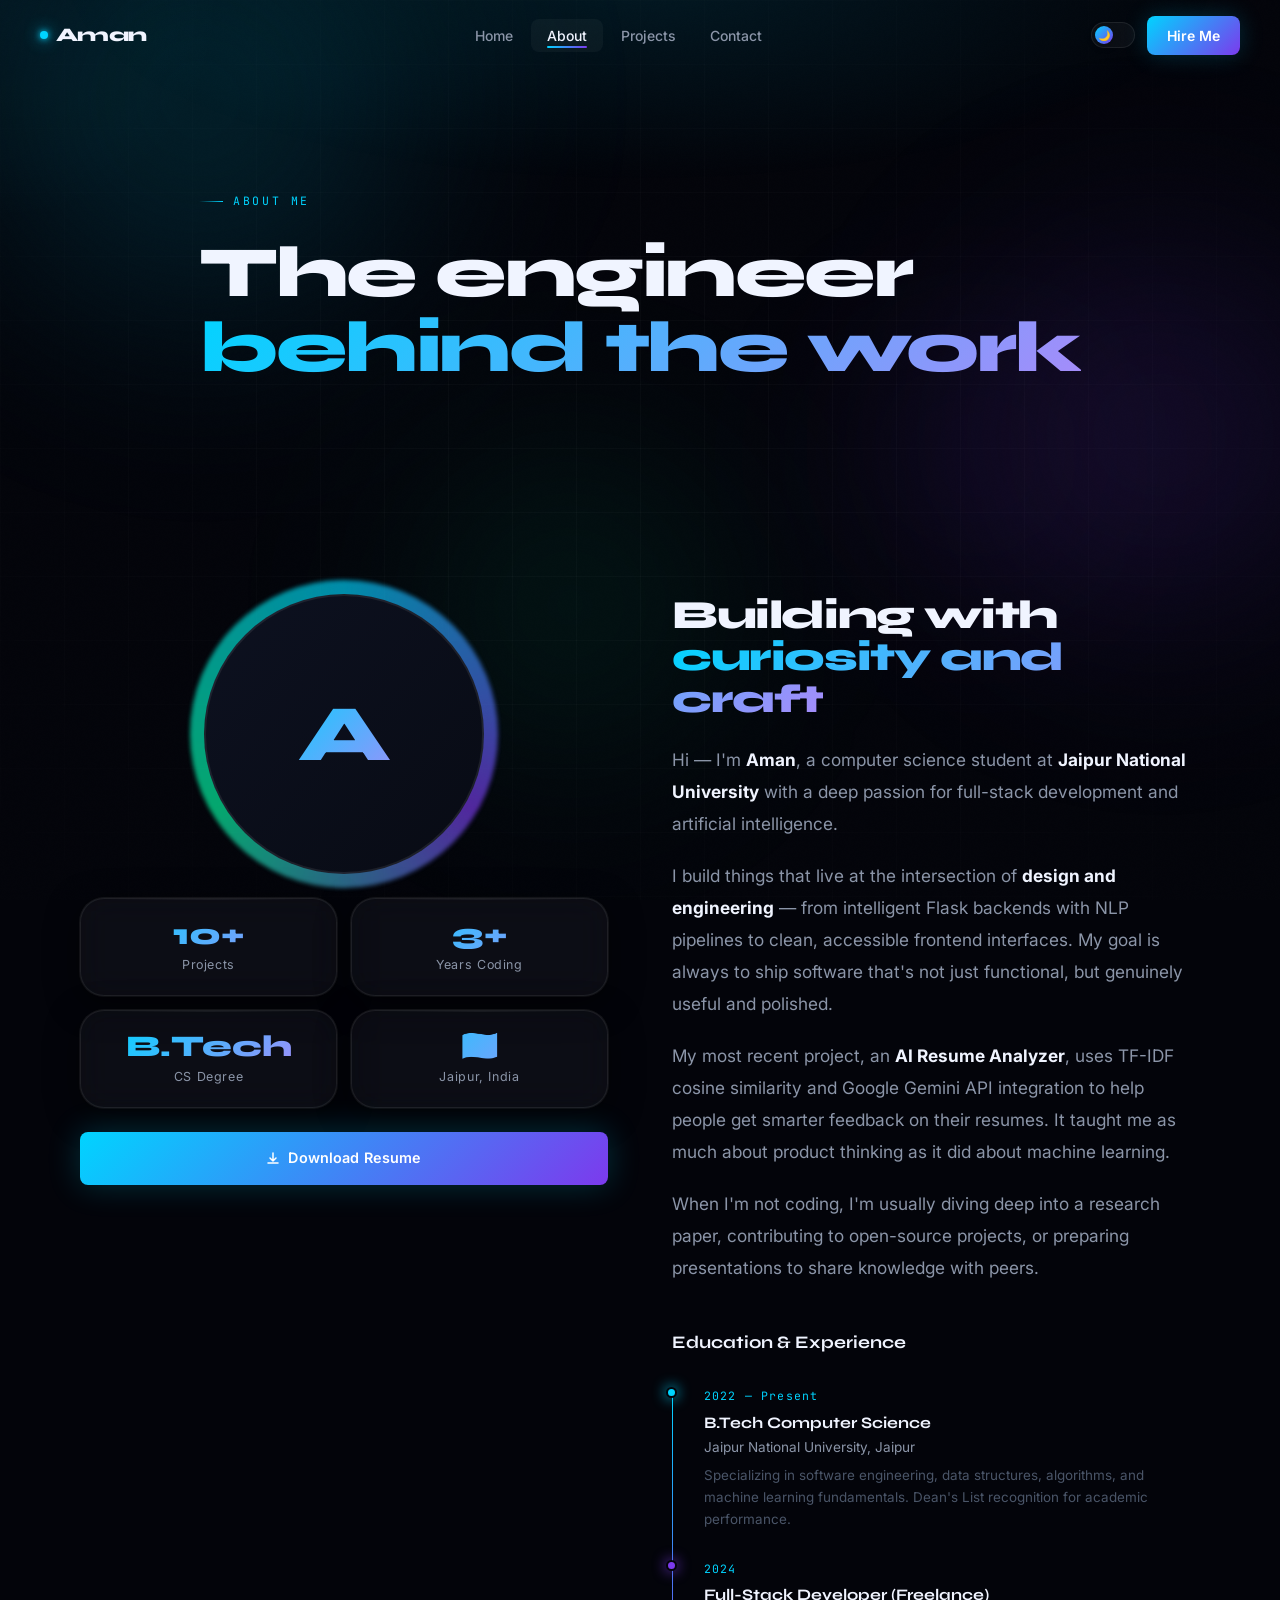
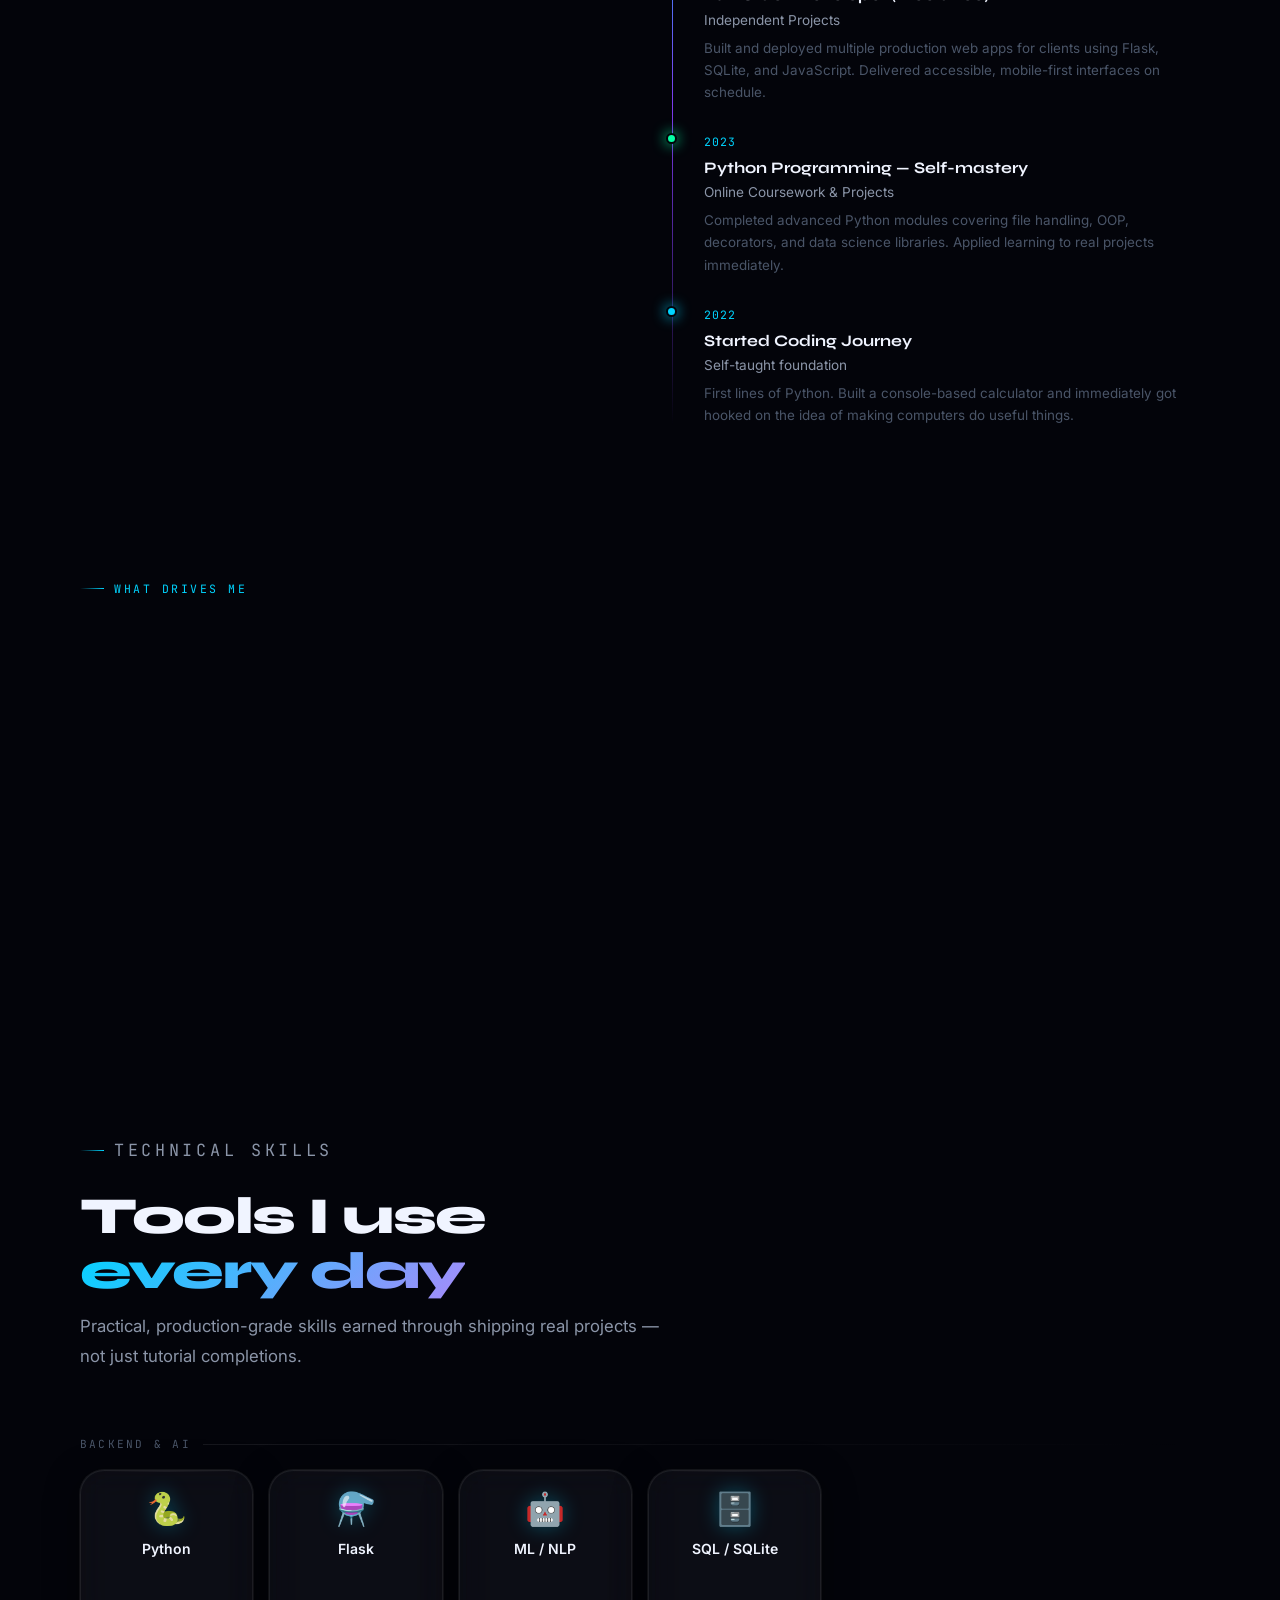
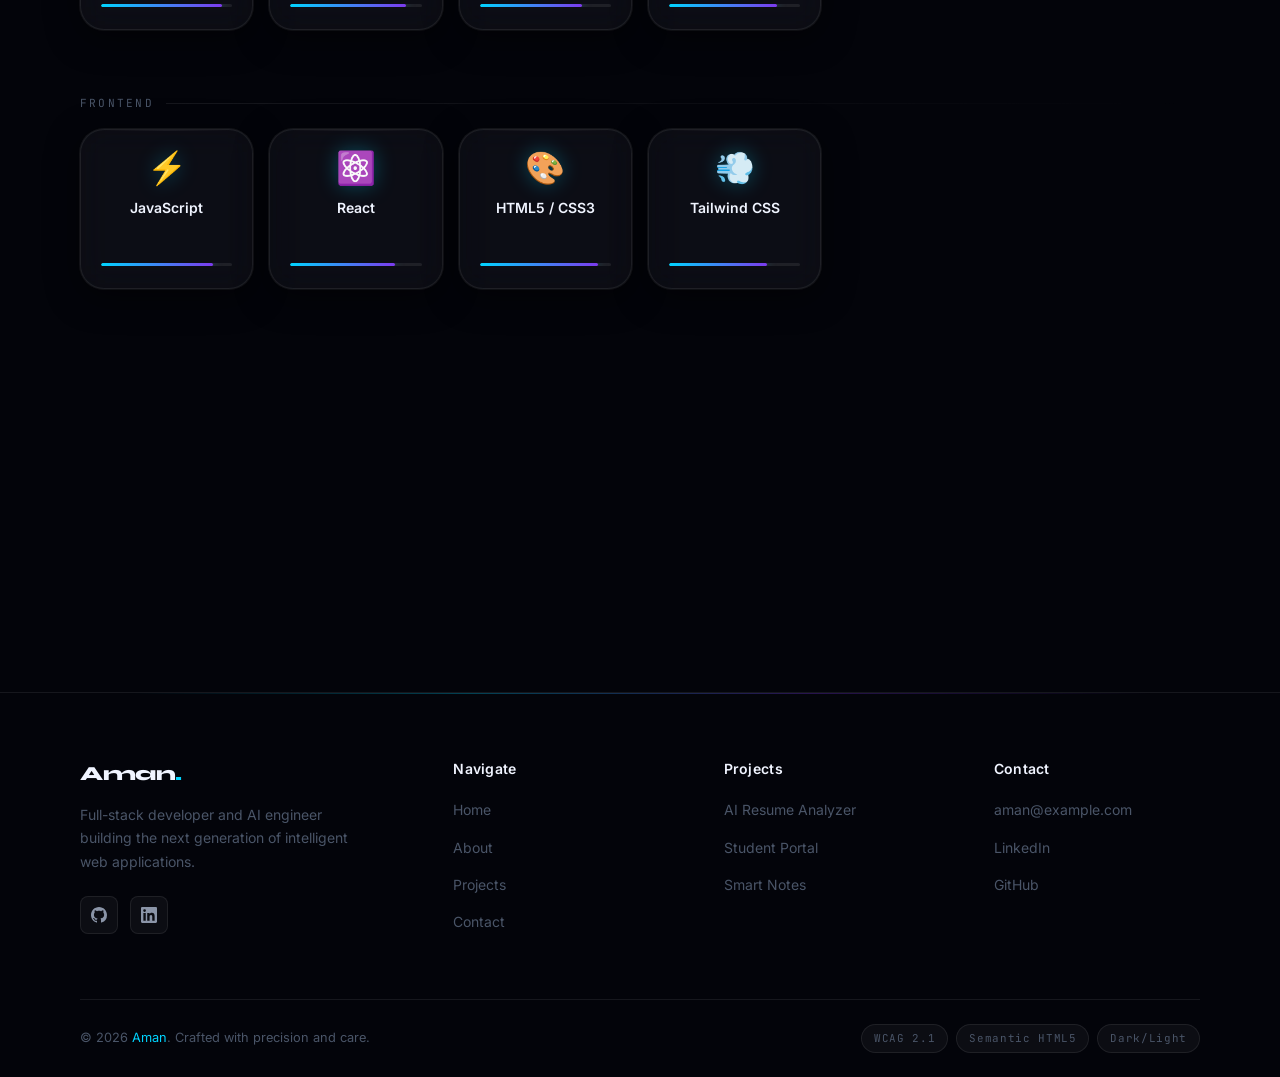
==== commit 25cda5f0: "Improve portfolio design and animations" ====
--- a/about.html
+++ b/about.html
@@ -1,11 +1,11 @@
 <!DOCTYPE html>
-<html lang="en">
+<html lang="en" data-theme="dark">
 <head>
   <meta charset="UTF-8" />
   <meta name="viewport" content="width=device-width, initial-scale=1.0" />
   <meta http-equiv="X-UA-Compatible" content="IE=edge" />
 
-  <title>About — Aman | Full-Stack Developer & AI Engineer</title>
+  <title>About — Aman | Full-Stack Developer &amp; AI Engineer</title>
   <meta name="description" content="Learn about Aman — a full-stack developer and AI engineer studying at Jaipur National University, passionate about building intelligent web applications." />
   <meta name="author" content="Aman" />
   <meta name="robots" content="index, follow" />
@@ -13,10 +13,9 @@
 
   <meta property="og:type" content="profile" />
   <meta property="og:url" content="https://aman.dev/about.html" />
-  <meta property="og:title" content="About Aman — Full-Stack Developer & AI Engineer" />
+  <meta property="og:title" content="About Aman — Full-Stack Developer &amp; AI Engineer" />
   <meta property="og:description" content="CS student at Jaipur National University building AI-powered web applications." />
   <meta property="og:image" content="https://aman.dev/og-image.png" />
-
   <meta name="twitter:card" content="summary_large_image" />
   <meta name="twitter:title" content="About Aman" />
   <meta name="twitter:description" content="CS student at JNU building AI-powered web applications." />
@@ -39,6 +38,10 @@
   }
   </script>
 
+  <script>
+    (function(){var t=localStorage.getItem('portfolio-theme')||'dark';document.documentElement.setAttribute('data-theme',t);})();
+  </script>
+
   <link rel="preconnect" href="https://fonts.googleapis.com" />
   <link rel="preconnect" href="https://fonts.gstatic.com" crossorigin />
   <link href="https://fonts.googleapis.com/css2?family=Syne:wght@400;700;800&family=Inter:wght@400;500;600;700&family=JetBrains+Mono:wght@400;500&display=swap" rel="stylesheet" />
@@ -46,13 +49,19 @@
 </head>
 <body>
 
+  <div id="scroll-progress" aria-hidden="true"></div>
   <a href="#main-content" class="skip-nav">Skip to main content</a>
-  <div id="loading-screen" role="status" aria-label="Loading"><div class="loader-ring" aria-hidden="true"></div><p class="loader-text">Loading</p></div>
+  <div id="loading-screen" role="status" aria-label="Loading">
+    <div class="loader-ring" aria-hidden="true"></div>
+    <p class="loader-text">Loading</p>
+    <div class="loader-bar" aria-hidden="true"><div class="loader-bar-fill"></div></div>
+  </div>
   <div id="cursor-glow" aria-hidden="true"></div>
   <div class="aurora-bg" aria-hidden="true">
     <div class="aurora-orb aurora-orb-1"></div>
     <div class="aurora-orb aurora-orb-2"></div>
     <div class="aurora-orb aurora-orb-3"></div>
+    <div class="aurora-orb aurora-orb-4"></div>
   </div>
   <div class="grid-overlay" aria-hidden="true"></div>
 
@@ -67,12 +76,17 @@
         <li><a href="projects.html" class="nav-link">Projects</a></li>
         <li><a href="contact.html" class="nav-link">Contact</a></li>
       </ul>
-      <a href="contact.html" class="nav-cta">Hire Me</a>
-      <button class="nav-toggle" aria-expanded="false" aria-controls="mobile-nav" aria-label="Toggle mobile menu">
-        <span class="nav-toggle-bar" aria-hidden="true"></span>
-        <span class="nav-toggle-bar" aria-hidden="true"></span>
-        <span class="nav-toggle-bar" aria-hidden="true"></span>
-      </button>
+      <div class="nav-right">
+        <button class="theme-toggle" aria-label="Switch to light mode" title="Toggle dark/light mode">
+          <span class="theme-toggle-thumb" aria-hidden="true">🌙</span>
+        </button>
+        <a href="contact.html" class="nav-cta">Hire Me</a>
+        <button class="nav-toggle" aria-expanded="false" aria-controls="mobile-nav" aria-label="Toggle mobile menu">
+          <span class="nav-toggle-bar" aria-hidden="true"></span>
+          <span class="nav-toggle-bar" aria-hidden="true"></span>
+          <span class="nav-toggle-bar" aria-hidden="true"></span>
+        </button>
+      </div>
     </nav>
     <nav class="nav-mobile" id="mobile-nav" aria-label="Mobile navigation">
       <ul role="list">
@@ -98,14 +112,14 @@
       </div>
     </section>
 
-    <!-- ══ BIO + TIMELINE ═════════════════════════ -->
+    <!-- ══ BIO + TIMELINE ════════════════════════════════════ -->
     <section class="section" aria-labelledby="bio-heading">
       <div class="container">
         <div class="about-grid">
 
           <!-- Visual / Stats -->
           <aside class="about-visual" aria-label="Profile summary">
-            <div class="about-avatar-wrap" aria-hidden="true">
+            <div class="about-avatar-wrap reveal-scale" aria-hidden="true">
               <div class="about-avatar-ring"></div>
               <div class="about-avatar-inner">
                 <span class="about-avatar-placeholder">A</span>
@@ -148,7 +162,7 @@
               Building with<br /><span class="gradient-text">curiosity and craft</span>
             </h2>
 
-            <div class="full-bio reveal reveal-delay-1">
+            <div class="full-bio reveal-left reveal-delay-1">
               <p>Hi — I'm <strong>Aman</strong>, a computer science student at <strong>Jaipur National University</strong> with a deep passion for full-stack development and artificial intelligence.</p>
               <p>I build things that live at the intersection of <strong>design and engineering</strong> — from intelligent Flask backends with NLP pipelines to clean, accessible frontend interfaces. My goal is always to ship software that's not just functional, but genuinely useful and polished.</p>
               <p>My most recent project, an <strong>AI Resume Analyzer</strong>, uses TF-IDF cosine similarity and Google Gemini API integration to help people get smarter feedback on their resumes. It taught me as much about product thinking as it did about machine learning.</p>
@@ -157,7 +171,7 @@
 
             <!-- Timeline -->
             <div class="reveal reveal-delay-2">
-              <h3 style="font-family:var(--font-display);font-size:1.1rem;font-weight:700;margin-bottom:1.5rem;color:var(--text-primary);">Education & Experience</h3>
+              <h3 style="font-family:var(--font-display);font-size:1.1rem;font-weight:700;margin-bottom:1.5rem;color:var(--text-primary);">Education &amp; Experience</h3>
               <ol class="timeline" aria-label="Education and experience timeline">
                 <li class="timeline-item">
                   <div class="timeline-dot" aria-hidden="true"></div>
@@ -167,21 +181,21 @@
                   <p class="timeline-desc">Specializing in software engineering, data structures, algorithms, and machine learning fundamentals. Dean's List recognition for academic performance.</p>
                 </li>
                 <li class="timeline-item">
-                  <div class="timeline-dot" aria-hidden="true" style="background:var(--violet);box-shadow:0 0 12px var(--violet);"></div>
+                  <div class="timeline-dot" aria-hidden="true" style="background:var(--violet);box-shadow:0 0 14px var(--violet);"></div>
                   <time class="timeline-year" datetime="2024">2024</time>
                   <p class="timeline-role">Full-Stack Developer (Freelance)</p>
                   <p class="timeline-org">Independent Projects</p>
                   <p class="timeline-desc">Built and deployed multiple production web apps for clients using Flask, SQLite, and JavaScript. Delivered accessible, mobile-first interfaces on schedule.</p>
                 </li>
                 <li class="timeline-item">
-                  <div class="timeline-dot" aria-hidden="true" style="background:var(--aurora-c);box-shadow:0 0 12px var(--aurora-c);"></div>
+                  <div class="timeline-dot" aria-hidden="true" style="background:var(--aurora-c);box-shadow:0 0 14px var(--aurora-c);"></div>
                   <time class="timeline-year" datetime="2023">2023</time>
                   <p class="timeline-role">Python Programming — Self-mastery</p>
-                  <p class="timeline-org">Online Coursework & Projects</p>
+                  <p class="timeline-org">Online Coursework &amp; Projects</p>
                   <p class="timeline-desc">Completed advanced Python modules covering file handling, OOP, decorators, and data science libraries. Applied learning to real projects immediately.</p>
                 </li>
                 <li class="timeline-item">
-                  <div class="timeline-dot" aria-hidden="true" style="background:var(--cyan);box-shadow:0 0 12px var(--cyan);"></div>
+                  <div class="timeline-dot" aria-hidden="true" style="background:var(--cyan);box-shadow:0 0 14px var(--cyan);"></div>
                   <time class="timeline-year" datetime="2022">2022</time>
                   <p class="timeline-role">Started Coding Journey</p>
                   <p class="timeline-org">Self-taught foundation</p>
@@ -194,29 +208,29 @@
       </div>
     </section>
 
-    <!-- ══ VALUES ═════════════════════════════════ -->
+    <!-- ══ VALUES ════════════════════════════════════════════ -->
     <section class="section" aria-labelledby="values-heading" style="padding-top:0;">
       <div class="container">
         <p class="section-label" aria-hidden="true">What drives me</p>
         <h2 id="values-heading" class="section-heading reveal">Core values</h2>
 
         <div class="values-grid">
-          <article class="value-card glass-card reveal reveal-delay-1">
+          <article class="value-card glass-card reveal-scale reveal-delay-1">
             <div class="value-icon" aria-hidden="true">🎯</div>
             <h3 class="value-title">Purposeful Engineering</h3>
             <p class="value-desc">I build things that solve real problems. Every feature I ship has a clear reason to exist — no bloat, no feature-creep.</p>
           </article>
-          <article class="value-card glass-card reveal reveal-delay-2">
+          <article class="value-card glass-card reveal-scale reveal-delay-2">
             <div class="value-icon" aria-hidden="true">♿</div>
             <h3 class="value-title">Accessibility First</h3>
             <p class="value-desc">Great software works for everyone. Semantic HTML, proper ARIA, keyboard navigation — these aren't extras, they're foundations.</p>
           </article>
-          <article class="value-card glass-card reveal reveal-delay-3">
+          <article class="value-card glass-card reveal-scale reveal-delay-3">
             <div class="value-icon" aria-hidden="true">🔬</div>
             <h3 class="value-title">Continuous Learning</h3>
             <p class="value-desc">Technology moves fast. I stay curious, read widely, experiment often, and am never comfortable being the smartest person in the room.</p>
           </article>
-          <article class="value-card glass-card reveal reveal-delay-4">
+          <article class="value-card glass-card reveal-scale reveal-delay-4">
             <div class="value-icon" aria-hidden="true">✨</div>
             <h3 class="value-title">Craft Matters</h3>
             <p class="value-desc">The difference between good and great is in the details — smooth transitions, clear error states, thoughtful copy. I notice these things.</p>
@@ -225,7 +239,7 @@
       </div>
     </section>
 
-    <!-- ══ SKILLS ═════════════════════════════════ -->
+    <!-- ══ SKILLS ════════════════════════════════════════════ -->
     <section class="section" id="skills" aria-labelledby="skills-heading">
       <div class="container">
         <div class="skills-intro">
@@ -237,13 +251,14 @@
         </div>
 
         <div class="skills-categories">
-          <!-- Backend -->
-          <div class="reveal reveal-delay-1">
-            <p class="skills-category-label" aria-label="Backend and AI skills category">Backend & AI</p>
+          <!-- Backend & AI -->
+          <div class="reveal-left reveal-delay-1">
+            <p class="skills-category-label" aria-label="Backend and AI skills category">Backend &amp; AI</p>
             <div class="skills-grid" role="list" aria-label="Backend and AI skills">
               <article class="skill-card glass-card" role="listitem" aria-label="Python, proficiency 92 percent">
                 <div class="skill-icon" aria-hidden="true">🐍</div>
                 <h3 class="skill-name">Python</h3>
+                <span class="skill-pct" aria-hidden="true">92%</span>
                 <div class="skill-bar-wrap" role="progressbar" aria-valuenow="92" aria-valuemin="0" aria-valuemax="100" aria-label="Python 92%">
                   <div class="skill-bar" data-level="92" style="width:0%"></div>
                 </div>
@@ -251,6 +266,7 @@
               <article class="skill-card glass-card" role="listitem" aria-label="Flask, proficiency 88 percent">
                 <div class="skill-icon" aria-hidden="true">⚗️</div>
                 <h3 class="skill-name">Flask</h3>
+                <span class="skill-pct" aria-hidden="true">88%</span>
                 <div class="skill-bar-wrap" role="progressbar" aria-valuenow="88" aria-valuemin="0" aria-valuemax="100" aria-label="Flask 88%">
                   <div class="skill-bar" data-level="88" style="width:0%"></div>
                 </div>
@@ -258,6 +274,7 @@
               <article class="skill-card glass-card" role="listitem" aria-label="Machine Learning NLP, proficiency 78 percent">
                 <div class="skill-icon" aria-hidden="true">🤖</div>
                 <h3 class="skill-name">ML / NLP</h3>
+                <span class="skill-pct" aria-hidden="true">78%</span>
                 <div class="skill-bar-wrap" role="progressbar" aria-valuenow="78" aria-valuemin="0" aria-valuemax="100" aria-label="ML/NLP 78%">
                   <div class="skill-bar" data-level="78" style="width:0%"></div>
                 </div>
@@ -265,6 +282,7 @@
               <article class="skill-card glass-card" role="listitem" aria-label="SQL SQLite, proficiency 82 percent">
                 <div class="skill-icon" aria-hidden="true">🗄️</div>
                 <h3 class="skill-name">SQL / SQLite</h3>
+                <span class="skill-pct" aria-hidden="true">82%</span>
                 <div class="skill-bar-wrap" role="progressbar" aria-valuenow="82" aria-valuemin="0" aria-valuemax="100" aria-label="SQL 82%">
                   <div class="skill-bar" data-level="82" style="width:0%"></div>
                 </div>
@@ -279,6 +297,7 @@
               <article class="skill-card glass-card" role="listitem" aria-label="JavaScript, proficiency 85 percent">
                 <div class="skill-icon" aria-hidden="true">⚡</div>
                 <h3 class="skill-name">JavaScript</h3>
+                <span class="skill-pct" aria-hidden="true">85%</span>
                 <div class="skill-bar-wrap" role="progressbar" aria-valuenow="85" aria-valuemin="0" aria-valuemax="100" aria-label="JavaScript 85%">
                   <div class="skill-bar" data-level="85" style="width:0%"></div>
                 </div>
@@ -286,6 +305,7 @@
               <article class="skill-card glass-card" role="listitem" aria-label="React, proficiency 80 percent">
                 <div class="skill-icon" aria-hidden="true">⚛️</div>
                 <h3 class="skill-name">React</h3>
+                <span class="skill-pct" aria-hidden="true">80%</span>
                 <div class="skill-bar-wrap" role="progressbar" aria-valuenow="80" aria-valuemin="0" aria-valuemax="100" aria-label="React 80%">
                   <div class="skill-bar" data-level="80" style="width:0%"></div>
                 </div>
@@ -293,6 +313,7 @@
               <article class="skill-card glass-card" role="listitem" aria-label="HTML5 CSS3, proficiency 90 percent">
                 <div class="skill-icon" aria-hidden="true">🎨</div>
                 <h3 class="skill-name">HTML5 / CSS3</h3>
+                <span class="skill-pct" aria-hidden="true">90%</span>
                 <div class="skill-bar-wrap" role="progressbar" aria-valuenow="90" aria-valuemin="0" aria-valuemax="100" aria-label="HTML/CSS 90%">
                   <div class="skill-bar" data-level="90" style="width:0%"></div>
                 </div>
@@ -300,6 +321,7 @@
               <article class="skill-card glass-card" role="listitem" aria-label="Tailwind CSS, proficiency 75 percent">
                 <div class="skill-icon" aria-hidden="true">💨</div>
                 <h3 class="skill-name">Tailwind CSS</h3>
+                <span class="skill-pct" aria-hidden="true">75%</span>
                 <div class="skill-bar-wrap" role="progressbar" aria-valuenow="75" aria-valuemin="0" aria-valuemax="100" aria-label="Tailwind 75%">
                   <div class="skill-bar" data-level="75" style="width:0%"></div>
                 </div>
@@ -307,13 +329,14 @@
             </div>
           </div>
 
-          <!-- Tools -->
-          <div class="reveal reveal-delay-3">
-            <p class="skills-category-label" aria-label="Tools and DevOps skills category">Tools & DevOps</p>
+          <!-- Tools & DevOps -->
+          <div class="reveal-right reveal-delay-3">
+            <p class="skills-category-label" aria-label="Tools and DevOps skills category">Tools &amp; DevOps</p>
             <div class="skills-grid" role="list" aria-label="Tools and DevOps skills">
               <article class="skill-card glass-card" role="listitem" aria-label="Git GitHub, proficiency 85 percent">
                 <div class="skill-icon" aria-hidden="true">🔧</div>
                 <h3 class="skill-name">Git / GitHub</h3>
+                <span class="skill-pct" aria-hidden="true">85%</span>
                 <div class="skill-bar-wrap" role="progressbar" aria-valuenow="85" aria-valuemin="0" aria-valuemax="100" aria-label="Git 85%">
                   <div class="skill-bar" data-level="85" style="width:0%"></div>
                 </div>
@@ -321,6 +344,7 @@
               <article class="skill-card glass-card" role="listitem" aria-label="Linux CLI, proficiency 75 percent">
                 <div class="skill-icon" aria-hidden="true">🐧</div>
                 <h3 class="skill-name">Linux / CLI</h3>
+                <span class="skill-pct" aria-hidden="true">75%</span>
                 <div class="skill-bar-wrap" role="progressbar" aria-valuenow="75" aria-valuemin="0" aria-valuemax="100" aria-label="Linux 75%">
                   <div class="skill-bar" data-level="75" style="width:0%"></div>
                 </div>
@@ -328,13 +352,15 @@
               <article class="skill-card glass-card" role="listitem" aria-label="REST APIs, proficiency 88 percent">
                 <div class="skill-icon" aria-hidden="true">🔗</div>
                 <h3 class="skill-name">REST APIs</h3>
+                <span class="skill-pct" aria-hidden="true">88%</span>
                 <div class="skill-bar-wrap" role="progressbar" aria-valuenow="88" aria-valuemin="0" aria-valuemax="100" aria-label="REST APIs 88%">
                   <div class="skill-bar" data-level="88" style="width:0%"></div>
                 </div>
               </article>
-              <article class="skill-card glass-card" role="listitem" aria-label="VS Code development environment">
+              <article class="skill-card glass-card" role="listitem" aria-label="VS Code development environment, proficiency 95 percent">
                 <div class="skill-icon" aria-hidden="true">💻</div>
                 <h3 class="skill-name">VS Code</h3>
+                <span class="skill-pct" aria-hidden="true">95%</span>
                 <div class="skill-bar-wrap" role="progressbar" aria-valuenow="95" aria-valuemin="0" aria-valuemax="100" aria-label="VS Code 95%">
                   <div class="skill-bar" data-level="95" style="width:0%"></div>
                 </div>
@@ -354,12 +380,8 @@
           <p class="footer-brand-name">Aman<span style="color:var(--cyan)">.</span></p>
           <p class="footer-brand-desc">Full-stack developer and AI engineer building the next generation of intelligent web applications.</p>
           <nav class="footer-social" aria-label="Social media links">
-            <a href="#" class="social-btn" aria-label="GitHub profile">
-              <svg width="16" height="16" viewBox="0 0 24 24" fill="currentColor" aria-hidden="true"><path d="M12 0C5.37 0 0 5.37 0 12c0 5.31 3.435 9.795 8.205 11.385.6.105.825-.255.825-.57 0-.285-.015-1.23-.015-2.235-3.015.555-3.795-.735-4.035-1.41-.135-.345-.72-1.41-1.23-1.695-.42-.225-1.02-.78-.015-.795.945-.015 1.62.87 1.845 1.23 1.08 1.815 2.805 1.305 3.495.99.105-.78.42-1.305.765-1.605-2.67-.3-5.46-1.335-5.46-5.925 0-1.305.465-2.385 1.23-3.225-.12-.3-.54-1.53.12-3.18 0 0 1.005-.315 3.3 1.23.96-.27 1.98-.405 3-.405s2.04.135 3 .405c2.295-1.56 3.3-1.23 3.3-1.23.66 1.65.24 2.88.12 3.18.765.84 1.23 1.905 1.23 3.225 0 4.605-2.805 5.625-5.475 5.925.435.375.81 1.095.81 2.22 0 1.605-.015 2.895-.015 3.3 0 .315.225.69.825.57A12.02 12.02 0 0024 12c0-6.63-5.37-12-12-12z"/></svg>
-            </a>
-            <a href="#" class="social-btn" aria-label="LinkedIn profile">
-              <svg width="16" height="16" viewBox="0 0 24 24" fill="currentColor" aria-hidden="true"><path d="M20.447 20.452h-3.554v-5.569c0-1.328-.027-3.037-1.852-3.037-1.853 0-2.136 1.445-2.136 2.939v5.667H9.351V9h3.414v1.561h.046c.477-.9 1.637-1.85 3.37-1.85 3.601 0 4.267 2.37 4.267 5.455v6.286zM5.337 7.433a2.062 2.062 0 01-2.063-2.065 2.064 2.064 0 112.063 2.065zm1.782 13.019H3.555V9h3.564v11.452zM22.225 0H1.771C.792 0 0 .774 0 1.729v20.542C0 23.227.792 24 1.771 24h20.451C23.2 24 24 23.227 24 22.271V1.729C24 .774 23.2 0 22.222 0h.003z"/></svg>
-            </a>
+            <a href="#" class="social-btn" aria-label="GitHub profile"><svg width="16" height="16" viewBox="0 0 24 24" fill="currentColor" aria-hidden="true"><path d="M12 0C5.37 0 0 5.37 0 12c0 5.31 3.435 9.795 8.205 11.385.6.105.825-.255.825-.57 0-.285-.015-1.23-.015-2.235-3.015.555-3.795-.735-4.035-1.41-.135-.345-.72-1.41-1.23-1.695-.42-.225-1.02-.78-.015-.795.945-.015 1.62.87 1.845 1.23 1.08 1.815 2.805 1.305 3.495.99.105-.78.42-1.305.765-1.605-2.67-.3-5.46-1.335-5.46-5.925 0-1.305.465-2.385 1.23-3.225-.12-.3-.54-1.53.12-3.18 0 0 1.005-.315 3.3 1.23.96-.27 1.98-.405 3-.405s2.04.135 3 .405c2.295-1.56 3.3-1.23 3.3-1.23.66 1.65.24 2.88.12 3.18.765.84 1.23 1.905 1.23 3.225 0 4.605-2.805 5.625-5.475 5.925.435.375.81 1.095.81 2.22 0 1.605-.015 2.895-.015 3.3 0 .315.225.69.825.57A12.02 12.02 0 0024 12c0-6.63-5.37-12-12-12z"/></svg></a>
+            <a href="#" class="social-btn" aria-label="LinkedIn profile"><svg width="16" height="16" viewBox="0 0 24 24" fill="currentColor" aria-hidden="true"><path d="M20.447 20.452h-3.554v-5.569c0-1.328-.027-3.037-1.852-3.037-1.853 0-2.136 1.445-2.136 2.939v5.667H9.351V9h3.414v1.561h.046c.477-.9 1.637-1.85 3.37-1.85 3.601 0 4.267 2.37 4.267 5.455v6.286zM5.337 7.433a2.062 2.062 0 01-2.063-2.065 2.064 2.064 0 112.063 2.065zm1.782 13.019H3.555V9h3.564v11.452zM22.225 0H1.771C.792 0 0 .774 0 1.729v20.542C0 23.227.792 24 1.771 24h20.451C23.2 24 24 23.227 24 22.271V1.729C24 .774 23.2 0 22.222 0h.003z"/></svg></a>
           </nav>
         </div>
         <div>
@@ -393,6 +415,7 @@
         <div class="footer-badges" aria-label="Site attributes">
           <span class="footer-badge">WCAG 2.1</span>
           <span class="footer-badge">Semantic HTML5</span>
+          <span class="footer-badge">Dark/Light</span>
         </div>
       </div>
     </div>
--- a/style.css
+++ b/style.css
@@ -1,79 +1,183 @@
-/* ============================================
-   AMAN PORTFOLIO — DESIGN SYSTEM
-   Theme: Void-Glass — Deep space meets precision engineering
-   ============================================ */
-
-/* ── TOKENS ───────────────────────────────── */
+/* ============================================================
+   AMAN PORTFOLIO v2 — PREMIUM UPGRADE
+   Dark/Light mode · Aurora · 3D cards · Advanced animations
+   ============================================================ */
+
+/* ── GOOGLE FONTS IMPORT ───────────────────────────────────── */
+@import url('https://fonts.googleapis.com/css2?family=Syne:wght@400;700;800&family=Inter:wght@400;500;600;700&family=JetBrains+Mono:wght@400;500&display=swap');
+
+/* ── DESIGN TOKENS — DARK MODE (default) ──────────────────── */
 :root {
-  /* Palette */
-  --void:        #03040a;
-  --void-2:      #080b14;
-  --void-3:      #0d1120;
-  --glass:       rgba(255,255,255,0.04);
-  --glass-border:rgba(255,255,255,0.08);
-  --glass-hover: rgba(255,255,255,0.07);
-
-  /* Neon accents */
-  --cyan:        #00d4ff;
-  --violet:      #7c3aed;
-  --violet-light:#a78bfa;
-  --aurora-a:    #00d4ff;
-  --aurora-b:    #7c3aed;
-  --aurora-c:    #06ffa5;
+  /* Backgrounds */
+  --bg-base:       #03040a;
+  --bg-2:          #080b14;
+  --bg-3:          #0d1120;
+  --bg-surface:    rgba(255,255,255,0.04);
+  --bg-surface-hv: rgba(255,255,255,0.07);
+
+  /* Glass */
+  --glass:         rgba(255,255,255,0.04);
+  --glass-border:  rgba(255,255,255,0.08);
+  --glass-hover:   rgba(255,255,255,0.07);
+  --glass-shine:   rgba(255,255,255,0.06);
+
+  /* Accents */
+  --cyan:          #00d4ff;
+  --cyan-dim:      rgba(0,212,255,0.15);
+  --violet:        #7c3aed;
+  --violet-light:  #a78bfa;
+  --emerald:       #06ffa5;
+  --aurora-a:      #00d4ff;
+  --aurora-b:      #7c3aed;
+  --aurora-c:      #06ffa5;
 
   /* Text */
-  --text-primary:  #f0f4ff;
-  --text-secondary:#8b95a8;
-  --text-muted:    #4a5568;
-
-  /* Type scale */
+  --text-primary:   #f0f4ff;
+  --text-secondary: #8b95a8;
+  --text-muted:     #4a5568;
+  --text-inverse:   #03040a;
+
+  /* Typography */
   --font-display: 'Syne', sans-serif;
   --font-body:    'Inter', sans-serif;
   --font-mono:    'JetBrains Mono', monospace;
 
   /* Spacing */
-  --space-xs: 0.5rem;
-  --space-sm: 1rem;
-  --space-md: 1.5rem;
-  --space-lg: 2.5rem;
-  --space-xl: 4rem;
-  --space-2xl:6rem;
-  --space-3xl:9rem;
+  --space-xs:  0.5rem;
+  --space-sm:  1rem;
+  --space-md:  1.5rem;
+  --space-lg:  2.5rem;
+  --space-xl:  4rem;
+  --space-2xl: 6rem;
+  --space-3xl: 9rem;
 
   /* Layout */
-  --max-w: 1200px;
-  --radius-sm: 8px;
-  --radius-md: 16px;
-  --radius-lg: 24px;
-  --radius-xl: 32px;
-
-  /* Glow */
-  --glow-cyan:   0 0 40px rgba(0,212,255,0.25);
-  --glow-violet: 0 0 40px rgba(124,58,237,0.25);
-  --glow-card:   0 8px 32px rgba(0,0,0,0.5), 0 0 0 1px var(--glass-border);
+  --max-w:      1200px;
+  --nav-h:      72px;
+  --radius-xs:  4px;
+  --radius-sm:  8px;
+  --radius-md:  16px;
+  --radius-lg:  24px;
+  --radius-xl:  32px;
+  --radius-full: 9999px;
+
+  /* Shadows / Glows */
+  --glow-cyan:     0 0 40px rgba(0,212,255,0.25);
+  --glow-violet:   0 0 40px rgba(124,58,237,0.25);
+  --glow-sm:       0 0 20px rgba(0,212,255,0.15);
+  --shadow-card:   0 8px 32px rgba(0,0,0,0.5), 0 0 0 1px var(--glass-border);
+  --shadow-lg:     0 24px 60px rgba(0,0,0,0.6);
 
   /* Transitions */
   --ease-out-quint: cubic-bezier(0.22, 1, 0.36, 1);
   --ease-spring:    cubic-bezier(0.34, 1.56, 0.64, 1);
-}
-
-/* ── RESET ────────────────────────────────── */
-*, *::before, *::after { box-sizing: border-box; margin: 0; padding: 0; }
-html { scroll-behavior: smooth; -webkit-font-smoothing: antialiased; }
+  --ease-in-out:    cubic-bezier(0.4, 0, 0.2, 1);
+  --dur-fast:       180ms;
+  --dur-base:       280ms;
+  --dur-slow:       500ms;
+
+  /* Theme transition */
+  --theme-transition: background 0.4s var(--ease-in-out),
+                      color 0.4s var(--ease-in-out),
+                      border-color 0.4s var(--ease-in-out),
+                      box-shadow 0.4s var(--ease-in-out);
+}
+
+/* ── LIGHT MODE ─────────────────────────────────────────────── */
+[data-theme="light"] {
+  --bg-base:       #f8faff;
+  --bg-2:          #f0f4ff;
+  --bg-3:          #e8eeff;
+  --bg-surface:    rgba(0,0,0,0.03);
+  --bg-surface-hv: rgba(0,0,0,0.06);
+
+  --glass:         rgba(255,255,255,0.7);
+  --glass-border:  rgba(0,0,0,0.08);
+  --glass-hover:   rgba(255,255,255,0.85);
+  --glass-shine:   rgba(255,255,255,0.9);
+
+  --cyan:          #0284c7;
+  --cyan-dim:      rgba(2,132,199,0.1);
+  --violet:        #7c3aed;
+  --violet-light:  #6d28d9;
+  --emerald:       #059669;
+
+  --text-primary:   #0f172a;
+  --text-secondary: #475569;
+  --text-muted:     #94a3b8;
+  --text-inverse:   #f8faff;
+
+  --shadow-card:   0 4px 24px rgba(0,0,0,0.08), 0 0 0 1px var(--glass-border);
+  --shadow-lg:     0 16px 48px rgba(0,0,0,0.12);
+  --glow-cyan:     0 0 30px rgba(2,132,199,0.15);
+}
+
+[data-theme="light"] .aurora-orb-1 {
+  background: radial-gradient(circle, rgba(2,132,199,0.08) 0%, transparent 70%);
+}
+[data-theme="light"] .aurora-orb-2 {
+  background: radial-gradient(circle, rgba(124,58,237,0.08) 0%, transparent 70%);
+}
+[data-theme="light"] .aurora-orb-3 {
+  background: radial-gradient(circle, rgba(5,150,105,0.05) 0%, transparent 70%);
+}
+[data-theme="light"] .grid-overlay {
+  background-image:
+    linear-gradient(rgba(0,0,0,0.04) 1px, transparent 1px),
+    linear-gradient(90deg, rgba(0,0,0,0.04) 1px, transparent 1px);
+}
+[data-theme="light"] #cursor-glow {
+  background: radial-gradient(circle, rgba(2,132,199,0.05) 0%, transparent 70%);
+}
+[data-theme="light"] .hero-heading-line.accent {
+  background: linear-gradient(135deg, #0284c7 0%, #7c3aed 60%, #059669 100%);
+  -webkit-background-clip: text;
+  -webkit-text-fill-color: transparent;
+  background-clip: text;
+}
+[data-theme="light"] .gradient-text {
+  background: linear-gradient(135deg, #0284c7 0%, #7c3aed 100%);
+  -webkit-background-clip: text;
+  -webkit-text-fill-color: transparent;
+  background-clip: text;
+}
+[data-theme="light"] .nav.scrolled {
+  background: rgba(248,250,255,0.88);
+}
+[data-theme="light"] .nav-mobile {
+  background: rgba(248,250,255,0.97);
+}
+[data-theme="light"] ::-webkit-scrollbar-track { background: var(--bg-2); }
+
+/* ── RESET ──────────────────────────────────────────────────── */
+*, *::before, *::after {
+  box-sizing: border-box;
+  margin: 0;
+  padding: 0;
+}
+html {
+  scroll-behavior: smooth;
+  -webkit-font-smoothing: antialiased;
+  -moz-osx-font-smoothing: grayscale;
+  text-rendering: optimizeLegibility;
+}
 body {
-  background: var(--void);
+  background: var(--bg-base);
   color: var(--text-primary);
   font-family: var(--font-body);
   font-size: 1rem;
   line-height: 1.7;
   overflow-x: hidden;
+  transition: var(--theme-transition);
+  min-height: 100vh;
 }
 img, video, svg { max-width: 100%; display: block; }
 a { color: inherit; text-decoration: none; }
 ul, ol { list-style: none; }
-button { border: none; background: none; cursor: pointer; font: inherit; }
-
-/* ── ACCESSIBILITY ────────────────────────── */
+button { border: none; background: none; cursor: pointer; font: inherit; color: inherit; }
+select { appearance: none; -webkit-appearance: none; }
+
+/* ── ACCESSIBILITY ──────────────────────────────────────────── */
 .skip-nav {
   position: fixed;
   top: -100%;
@@ -81,120 +185,319 @@
   z-index: 9999;
   padding: 0.75rem 1.5rem;
   background: var(--cyan);
-  color: var(--void);
+  color: var(--text-inverse);
   font-weight: 700;
+  font-family: var(--font-body);
   border-radius: var(--radius-sm);
   transition: top 0.2s;
-  font-family: var(--font-body);
 }
 .skip-nav:focus { top: var(--space-sm); }
 
 :focus-visible {
   outline: 2px solid var(--cyan);
   outline-offset: 3px;
-  border-radius: 4px;
+  border-radius: var(--radius-xs);
 }
 .sr-only {
   position: absolute;
   width: 1px; height: 1px;
   padding: 0; margin: -1px;
-  overflow: hidden; clip: rect(0,0,0,0);
-  white-space: nowrap; border: 0;
-}
-
-/* ── SCROLLBAR ────────────────────────────── */
-::-webkit-scrollbar { width: 6px; }
-::-webkit-scrollbar-track { background: var(--void); }
+  overflow: hidden;
+  clip: rect(0,0,0,0);
+  white-space: nowrap;
+  border: 0;
+}
+
+/* ── SCROLLBAR ──────────────────────────────────────────────── */
+::-webkit-scrollbar { width: 5px; }
+::-webkit-scrollbar-track { background: var(--bg-base); }
 ::-webkit-scrollbar-thumb {
-  background: linear-gradient(var(--cyan), var(--violet));
-  border-radius: 99px;
-}
-
-/* ── LOADING SCREEN ──────────────────────── */
+  background: linear-gradient(180deg, var(--cyan), var(--violet));
+  border-radius: var(--radius-full);
+}
+
+/* ── PROGRESS BAR (top of page) ────────────────────────────── */
+#scroll-progress {
+  position: fixed;
+  top: 0; left: 0;
+  height: 2px;
+  width: 0%;
+  background: linear-gradient(90deg, var(--cyan), var(--violet), var(--emerald));
+  z-index: 9998;
+  transition: width 0.1s linear;
+  box-shadow: 0 0 8px var(--cyan);
+}
+
+/* ── LOADING SCREEN ─────────────────────────────────────────── */
 #loading-screen {
-  position: fixed; inset: 0; z-index: 10000;
-  background: var(--void);
-  display: flex; align-items: center; justify-content: center;
-  flex-direction: column; gap: 1.5rem;
-  transition: opacity 0.6s var(--ease-out-quint), visibility 0.6s;
-}
-#loading-screen.hidden { opacity: 0; visibility: hidden; pointer-events: none; }
+  position: fixed; inset: 0;
+  z-index: 10000;
+  background: var(--bg-base);
+  display: flex;
+  align-items: center;
+  justify-content: center;
+  flex-direction: column;
+  gap: 1.5rem;
+  transition: opacity 0.7s var(--ease-out-quint), visibility 0.7s;
+}
+#loading-screen.hidden {
+  opacity: 0;
+  visibility: hidden;
+  pointer-events: none;
+}
 .loader-ring {
-  width: 56px; height: 56px;
+  width: 52px; height: 52px;
   border: 2px solid var(--glass-border);
   border-top-color: var(--cyan);
   border-radius: 50%;
-  animation: spin 0.9s linear infinite;
+  animation: spin 0.85s linear infinite;
+  position: relative;
+}
+.loader-ring::after {
+  content: '';
+  position: absolute;
+  inset: 4px;
+  border: 1px solid var(--glass-border);
+  border-right-color: var(--violet);
+  border-radius: 50%;
+  animation: spin 1.4s linear infinite reverse;
 }
 .loader-text {
   font-family: var(--font-mono);
-  font-size: 0.75rem;
-  letter-spacing: 0.2em;
-  color: var(--text-secondary);
+  font-size: 0.7rem;
+  letter-spacing: 0.25em;
+  color: var(--text-muted);
   text-transform: uppercase;
 }
+.loader-bar {
+  width: 120px;
+  height: 1px;
+  background: var(--glass-border);
+  border-radius: var(--radius-full);
+  overflow: hidden;
+}
+.loader-bar-fill {
+  height: 100%;
+  background: linear-gradient(90deg, var(--cyan), var(--violet));
+  animation: load-fill 0.9s var(--ease-out-quint) forwards;
+}
+@keyframes load-fill { from { width: 0; } to { width: 100%; } }
 @keyframes spin { to { transform: rotate(360deg); } }
 
-/* ── NAV ──────────────────────────────────── */
+/* ── AURORA BACKGROUND ──────────────────────────────────────── */
+.aurora-bg {
+  position: fixed; inset: 0;
+  z-index: 0;
+  pointer-events: none;
+  overflow: hidden;
+}
+.aurora-orb {
+  position: absolute;
+  border-radius: 50%;
+  filter: blur(90px);
+  mix-blend-mode: screen;
+  will-change: transform;
+}
+.aurora-orb-1 {
+  width: 700px; height: 700px;
+  background: radial-gradient(circle, rgba(0,212,255,0.18) 0%, transparent 65%);
+  top: -250px; left: -150px;
+  animation: orb-drift-1 16s ease-in-out infinite;
+}
+.aurora-orb-2 {
+  width: 600px; height: 600px;
+  background: radial-gradient(circle, rgba(124,58,237,0.18) 0%, transparent 65%);
+  top: 15%; right: -180px;
+  animation: orb-drift-2 20s ease-in-out infinite;
+}
+.aurora-orb-3 {
+  width: 500px; height: 500px;
+  background: radial-gradient(circle, rgba(6,255,165,0.1) 0%, transparent 65%);
+  bottom: 5%; left: 25%;
+  animation: orb-drift-3 14s ease-in-out infinite;
+}
+.aurora-orb-4 {
+  width: 350px; height: 350px;
+  background: radial-gradient(circle, rgba(124,58,237,0.12) 0%, transparent 65%);
+  bottom: 30%; right: 10%;
+  animation: orb-drift-1 18s ease-in-out infinite reverse;
+}
+@keyframes orb-drift-1 {
+  0%,100% { transform: translate(0,0) scale(1); }
+  33% { transform: translate(40px,-30px) scale(1.06); }
+  66% { transform: translate(-25px,40px) scale(0.94); }
+}
+@keyframes orb-drift-2 {
+  0%,100% { transform: translate(0,0) scale(1); }
+  40% { transform: translate(-50px,20px) scale(1.08); }
+  70% { transform: translate(30px,-40px) scale(0.92); }
+}
+@keyframes orb-drift-3 {
+  0%,100% { transform: translate(0,0) scale(1); }
+  50% { transform: translate(20px,-30px) scale(1.04); }
+}
+
+/* Grid overlay */
+.grid-overlay {
+  position: fixed; inset: 0;
+  z-index: 0;
+  pointer-events: none;
+  background-image:
+    linear-gradient(rgba(255,255,255,0.022) 1px, transparent 1px),
+    linear-gradient(90deg, rgba(255,255,255,0.022) 1px, transparent 1px);
+  background-size: 64px 64px;
+  mask-image: radial-gradient(ellipse 80% 80% at 50% 50%, black 20%, transparent 100%);
+}
+
+/* Cursor glow */
+#cursor-glow {
+  position: fixed;
+  z-index: 1;
+  pointer-events: none;
+  width: 480px; height: 480px;
+  border-radius: 50%;
+  background: radial-gradient(circle, rgba(0,212,255,0.055) 0%, transparent 65%);
+  transform: translate(-50%, -50%);
+  mix-blend-mode: screen;
+  will-change: left, top;
+  transition: opacity 0.4s;
+}
+
+/* ── NAVIGATION ─────────────────────────────────────────────── */
 .nav {
   position: fixed; top: 0; left: 0; right: 0;
   z-index: 1000;
+  height: var(--nav-h);
   padding: 0 var(--space-lg);
-  height: 72px;
-  display: flex; align-items: center; justify-content: space-between;
-  transition: background 0.4s, backdrop-filter 0.4s, border-color 0.4s;
+  display: flex;
+  align-items: center;
+  justify-content: space-between;
+  transition: background 0.4s, backdrop-filter 0.4s, border-color 0.4s, box-shadow 0.4s;
   border-bottom: 1px solid transparent;
 }
 .nav.scrolled {
-  background: rgba(3,4,10,0.85);
-  backdrop-filter: blur(24px);
-  -webkit-backdrop-filter: blur(24px);
+  background: rgba(3,4,10,0.82);
+  backdrop-filter: blur(28px) saturate(180%);
+  -webkit-backdrop-filter: blur(28px) saturate(180%);
   border-color: var(--glass-border);
-}
+  box-shadow: 0 1px 0 var(--glass-border), 0 8px 32px rgba(0,0,0,0.2);
+}
+
+/* Brand */
 .nav-brand {
   font-family: var(--font-display);
-  font-size: 1.25rem;
-  font-weight: 700;
-  letter-spacing: -0.02em;
-  display: flex; align-items: center; gap: 0.5rem;
+  font-size: 1.2rem;
+  font-weight: 800;
+  letter-spacing: -0.03em;
+  display: flex;
+  align-items: center;
+  gap: 0.5rem;
+  position: relative;
+  z-index: 1;
 }
 .nav-brand-dot {
   width: 8px; height: 8px;
   background: var(--cyan);
   border-radius: 50%;
-  box-shadow: 0 0 12px var(--cyan);
-  animation: pulse-dot 2s ease-in-out infinite;
+  box-shadow: 0 0 16px var(--cyan), 0 0 6px var(--cyan);
+  animation: pulse-dot 2.5s ease-in-out infinite;
+  flex-shrink: 0;
 }
 @keyframes pulse-dot {
-  0%,100% { opacity: 1; transform: scale(1); }
-  50% { opacity: 0.6; transform: scale(0.8); }
-}
+  0%,100% { opacity: 1; transform: scale(1); box-shadow: 0 0 16px var(--cyan); }
+  50% { opacity: 0.7; transform: scale(0.75); box-shadow: 0 0 8px var(--cyan); }
+}
+
+/* Nav links */
 .nav-links {
-  display: flex; align-items: center; gap: 0.25rem;
+  display: flex;
+  align-items: center;
+  gap: 0.125rem;
 }
 .nav-link {
+  position: relative;
   padding: 0.5rem 1rem;
   font-size: 0.875rem;
   font-weight: 500;
   color: var(--text-secondary);
   border-radius: var(--radius-sm);
-  transition: color 0.2s, background 0.2s;
-  position: relative;
+  transition: color var(--dur-base) var(--ease-out-quint),
+              background var(--dur-base) var(--ease-out-quint);
+  overflow: hidden;
+}
+.nav-link::before {
+  content: '';
+  position: absolute;
+  inset: 0;
+  background: var(--glass);
+  opacity: 0;
+  transition: opacity var(--dur-base);
+  border-radius: var(--radius-sm);
 }
 .nav-link::after {
   content: '';
-  position: absolute; bottom: 2px; left: 50%; right: 50%;
-  height: 1px;
-  background: var(--cyan);
-  transition: left 0.3s var(--ease-out-quint), right 0.3s var(--ease-out-quint);
-}
-.nav-link:hover, .nav-link[aria-current="page"] {
+  position: absolute;
+  bottom: 4px;
+  left: 50%; right: 50%;
+  height: 1.5px;
+  background: linear-gradient(90deg, var(--cyan), var(--violet));
+  border-radius: var(--radius-full);
+  transition: left 0.35s var(--ease-out-quint), right 0.35s var(--ease-out-quint);
+}
+.nav-link:hover,
+.nav-link[aria-current="page"] {
   color: var(--text-primary);
+}
+.nav-link:hover::before,
+.nav-link[aria-current="page"]::before {
+  opacity: 1;
+}
+.nav-link:hover::after,
+.nav-link[aria-current="page"]::after {
+  left: 1rem; right: 1rem;
+}
+
+/* Nav right group */
+.nav-right {
+  display: flex;
+  align-items: center;
+  gap: 0.75rem;
+}
+
+/* Theme toggle */
+.theme-toggle {
+  position: relative;
+  width: 44px; height: 26px;
   background: var(--glass);
-}
-.nav-link:hover::after, .nav-link[aria-current="page"]::after {
-  left: 1rem; right: 1rem;
-}
+  border: 1px solid var(--glass-border);
+  border-radius: var(--radius-full);
+  cursor: pointer;
+  transition: background var(--dur-base), border-color var(--dur-base), box-shadow var(--dur-base);
+  flex-shrink: 0;
+}
+.theme-toggle:hover {
+  border-color: rgba(0,212,255,0.3);
+  box-shadow: 0 0 12px rgba(0,212,255,0.15);
+}
+.theme-toggle-thumb {
+  position: absolute;
+  top: 3px; left: 3px;
+  width: 18px; height: 18px;
+  background: linear-gradient(135deg, var(--cyan), var(--violet));
+  border-radius: 50%;
+  transition: transform 0.35s var(--ease-spring), background 0.35s;
+  display: flex;
+  align-items: center;
+  justify-content: center;
+  font-size: 10px;
+  box-shadow: 0 2px 8px rgba(0,0,0,0.3);
+}
+[data-theme="light"] .theme-toggle-thumb {
+  transform: translateX(18px);
+  background: linear-gradient(135deg, #f59e0b, #ef4444);
+}
+
+/* CTA button */
 .nav-cta {
   padding: 0.5rem 1.25rem;
   background: linear-gradient(135deg, var(--cyan), var(--violet));
@@ -202,118 +505,114 @@
   font-size: 0.875rem;
   font-weight: 600;
   border-radius: var(--radius-sm);
-  transition: opacity 0.2s, transform 0.2s;
-  box-shadow: 0 0 20px rgba(0,212,255,0.2);
-}
-.nav-cta:hover { opacity: 0.85; transform: translateY(-1px); }
+  transition: opacity var(--dur-fast), transform var(--dur-fast), box-shadow var(--dur-base);
+  box-shadow: 0 0 24px rgba(0,212,255,0.2);
+  position: relative;
+  overflow: hidden;
+}
+.nav-cta::after {
+  content: '';
+  position: absolute; inset: 0;
+  background: rgba(255,255,255,0.12);
+  opacity: 0;
+  transition: opacity var(--dur-fast);
+}
+.nav-cta:hover {
+  transform: translateY(-1px);
+  box-shadow: 0 0 36px rgba(0,212,255,0.3);
+}
+.nav-cta:hover::after { opacity: 1; }
 
 /* Hamburger */
 .nav-toggle {
   display: none;
   width: 44px; height: 44px;
-  flex-direction: column; align-items: center; justify-content: center; gap: 5px;
+  flex-direction: column;
+  align-items: center;
+  justify-content: center;
+  gap: 5px;
   border-radius: var(--radius-sm);
-  transition: background 0.2s;
-  aria-label: "Toggle menu";
+  transition: background var(--dur-base);
 }
 .nav-toggle:hover { background: var(--glass); }
 .nav-toggle-bar {
   width: 22px; height: 2px;
   background: var(--text-primary);
-  border-radius: 99px;
-  transition: transform 0.3s, opacity 0.3s;
+  border-radius: var(--radius-full);
+  transition: transform 0.35s var(--ease-out-quint), opacity 0.3s;
+  transform-origin: center;
 }
 .nav-toggle.open .nav-toggle-bar:nth-child(1) { transform: translateY(7px) rotate(45deg); }
-.nav-toggle.open .nav-toggle-bar:nth-child(2) { opacity: 0; }
+.nav-toggle.open .nav-toggle-bar:nth-child(2) { opacity: 0; transform: scaleX(0); }
 .nav-toggle.open .nav-toggle-bar:nth-child(3) { transform: translateY(-7px) rotate(-45deg); }
 
-/* ── AURORA BACKGROUND ────────────────────── */
-.aurora-bg {
-  position: fixed; inset: 0; z-index: 0; pointer-events: none;
-  overflow: hidden;
-}
-.aurora-orb {
-  position: absolute;
-  border-radius: 50%;
-  filter: blur(80px);
-  animation: aurora-drift 12s ease-in-out infinite;
-  mix-blend-mode: screen;
-}
-.aurora-orb-1 {
-  width: 600px; height: 600px;
-  background: radial-gradient(circle, rgba(0,212,255,0.15) 0%, transparent 70%);
-  top: -200px; left: -100px;
-  animation-delay: 0s;
-}
-.aurora-orb-2 {
-  width: 500px; height: 500px;
-  background: radial-gradient(circle, rgba(124,58,237,0.15) 0%, transparent 70%);
-  top: 20%; right: -150px;
-  animation-delay: -4s;
-}
-.aurora-orb-3 {
-  width: 400px; height: 400px;
-  background: radial-gradient(circle, rgba(6,255,165,0.08) 0%, transparent 70%);
-  bottom: 10%; left: 30%;
-  animation-delay: -8s;
-}
-@keyframes aurora-drift {
-  0%,100% { transform: translate(0, 0) scale(1); }
-  33% { transform: translate(30px, -20px) scale(1.05); }
-  66% { transform: translate(-20px, 30px) scale(0.95); }
-}
-
-/* Grid overlay */
-.grid-overlay {
-  position: fixed; inset: 0; z-index: 0; pointer-events: none;
-  background-image:
-    linear-gradient(rgba(255,255,255,0.025) 1px, transparent 1px),
-    linear-gradient(90deg, rgba(255,255,255,0.025) 1px, transparent 1px);
-  background-size: 60px 60px;
-  mask-image: radial-gradient(ellipse 80% 80% at 50% 50%, black 30%, transparent 100%);
-}
-
-/* Cursor follower */
-#cursor-glow {
-  position: fixed; z-index: 1; pointer-events: none;
-  width: 400px; height: 400px;
-  border-radius: 50%;
-  background: radial-gradient(circle, rgba(0,212,255,0.06) 0%, transparent 70%);
-  transform: translate(-50%, -50%);
-  transition: opacity 0.3s;
-  mix-blend-mode: screen;
-}
-
-/* ── LAYOUT UTILITIES ─────────────────────── */
+/* Mobile nav */
+.nav-mobile {
+  display: none;
+  position: fixed; inset: 0;
+  z-index: 999;
+  background: rgba(3,4,10,0.96);
+  backdrop-filter: blur(32px) saturate(180%);
+  -webkit-backdrop-filter: blur(32px) saturate(180%);
+  flex-direction: column;
+  align-items: center;
+  justify-content: center;
+  gap: 0.25rem;
+  padding: var(--space-lg);
+  animation: mobile-nav-in 0.3s var(--ease-out-quint) both;
+}
+.nav-mobile.open { display: flex; }
+@keyframes mobile-nav-in {
+  from { opacity: 0; transform: scale(1.02); }
+  to { opacity: 1; transform: scale(1); }
+}
+.nav-mobile .nav-link {
+  font-size: 1.6rem;
+  font-family: var(--font-display);
+  font-weight: 800;
+  padding: 0.75rem 2.5rem;
+  width: 100%;
+  text-align: center;
+  letter-spacing: -0.02em;
+}
+.nav-mobile .nav-link::after { display: none; }
+
+/* ── LAYOUT ─────────────────────────────────────────────────── */
 .container {
   max-width: var(--max-w);
   margin: 0 auto;
   padding: 0 var(--space-lg);
 }
 .section {
-  position: relative; z-index: 1;
+  position: relative;
+  z-index: 1;
   padding: var(--space-3xl) 0;
 }
+.section + .section { padding-top: 0; }
+
+/* Section labels / headings */
 .section-label {
-  display: inline-flex; align-items: center; gap: 0.5rem;
+  display: inline-flex;
+  align-items: center;
+  gap: 0.625rem;
   font-family: var(--font-mono);
-  font-size: 0.75rem;
-  letter-spacing: 0.2em;
+  font-size: 0.72rem;
+  letter-spacing: 0.22em;
   text-transform: uppercase;
   color: var(--cyan);
   margin-bottom: var(--space-md);
 }
 .section-label::before {
   content: '';
-  width: 20px; height: 1px;
-  background: var(--cyan);
+  width: 24px; height: 1px;
+  background: linear-gradient(90deg, transparent, var(--cyan));
 }
 .section-heading {
   font-family: var(--font-display);
   font-size: clamp(2rem, 5vw, 3.25rem);
-  font-weight: 700;
-  letter-spacing: -0.03em;
-  line-height: 1.1;
+  font-weight: 800;
+  letter-spacing: -0.035em;
+  line-height: 1.05;
   color: var(--text-primary);
 }
 .gradient-text {
@@ -322,129 +621,223 @@
   -webkit-text-fill-color: transparent;
   background-clip: text;
 }
+
+/* Glass card */
 .glass-card {
   background: var(--glass);
   border: 1px solid var(--glass-border);
   border-radius: var(--radius-lg);
-  backdrop-filter: blur(12px);
-  -webkit-backdrop-filter: blur(12px);
-  box-shadow: var(--glow-card);
-  transition: border-color 0.3s, transform 0.3s var(--ease-out-quint), box-shadow 0.3s;
+  backdrop-filter: blur(16px) saturate(140%);
+  -webkit-backdrop-filter: blur(16px) saturate(140%);
+  box-shadow: var(--shadow-card);
+  transition: border-color var(--dur-slow), transform var(--dur-slow) var(--ease-out-quint),
+              box-shadow var(--dur-slow), background var(--dur-slow);
+  position: relative;
+  overflow: hidden;
+}
+/* Top shine line */
+.glass-card::before {
+  content: '';
+  position: absolute;
+  top: 0; left: 10%; right: 10%;
+  height: 1px;
+  background: linear-gradient(90deg, transparent, var(--glass-shine), transparent);
+  pointer-events: none;
 }
 .glass-card:hover {
-  border-color: rgba(0,212,255,0.2);
-  transform: translateY(-4px);
-  box-shadow: 0 20px 60px rgba(0,0,0,0.5), 0 0 0 1px rgba(0,212,255,0.1), var(--glow-cyan);
-}
-
-/* Reveal animation */
-.reveal {
-  opacity: 0;
-  transform: translateY(32px);
-  transition: opacity 0.7s var(--ease-out-quint), transform 0.7s var(--ease-out-quint);
-}
-.reveal.visible { opacity: 1; transform: none; }
-.reveal-delay-1 { transition-delay: 0.1s; }
-.reveal-delay-2 { transition-delay: 0.2s; }
-.reveal-delay-3 { transition-delay: 0.3s; }
-.reveal-delay-4 { transition-delay: 0.4s; }
-
-/* Buttons */
+  border-color: rgba(0,212,255,0.18);
+  transform: translateY(-5px);
+  box-shadow: 0 24px 64px rgba(0,0,0,0.55), 0 0 0 1px rgba(0,212,255,0.1), var(--glow-cyan);
+}
+
+/* ── REVEAL ANIMATIONS ──────────────────────────────────────── */
+/* Base hidden state */
+.reveal            { opacity: 0; transform: translateY(36px); }
+.reveal-left       { opacity: 0; transform: translateX(-48px); }
+.reveal-right      { opacity: 0; transform: translateX(48px); }
+.reveal-scale      { opacity: 0; transform: scale(0.88); }
+
+/* Visible state */
+.reveal.visible,
+.reveal-left.visible,
+.reveal-right.visible,
+.reveal-scale.visible {
+  opacity: 1;
+  transform: none;
+}
+
+/* Shared transition */
+.reveal, .reveal-left, .reveal-right, .reveal-scale {
+  transition: opacity 0.75s var(--ease-out-quint), transform 0.75s var(--ease-out-quint);
+}
+
+/* Stagger delays */
+.reveal-delay-1  { transition-delay: 0.08s; }
+.reveal-delay-2  { transition-delay: 0.16s; }
+.reveal-delay-3  { transition-delay: 0.24s; }
+.reveal-delay-4  { transition-delay: 0.32s; }
+.reveal-delay-5  { transition-delay: 0.40s; }
+
+/* ── BUTTONS ────────────────────────────────────────────────── */
 .btn {
-  display: inline-flex; align-items: center; gap: 0.5rem;
-  padding: 0.875rem 2rem;
+  display: inline-flex;
+  align-items: center;
+  gap: 0.5rem;
+  padding: 0.9rem 2rem;
   font-size: 0.9rem;
   font-weight: 600;
   border-radius: var(--radius-sm);
-  transition: all 0.25s var(--ease-out-quint);
-  position: relative; overflow: hidden;
   letter-spacing: 0.01em;
-}
-.btn::after {
-  content: '';
-  position: absolute; inset: 0;
-  background: rgba(255,255,255,0.1);
-  opacity: 0;
-  transition: opacity 0.2s;
-}
-.btn:hover::after { opacity: 1; }
-.btn:active { transform: scale(0.97); }
+  position: relative;
+  overflow: hidden;
+  transition: transform var(--dur-fast) var(--ease-out-quint),
+              box-shadow var(--dur-base) var(--ease-out-quint),
+              opacity var(--dur-fast);
+  cursor: pointer;
+  white-space: nowrap;
+}
+.btn:active { transform: scale(0.97) !important; }
+
 .btn-primary {
   background: linear-gradient(135deg, var(--cyan), var(--violet));
   color: #fff;
-  box-shadow: 0 0 30px rgba(0,212,255,0.25), 0 4px 16px rgba(0,0,0,0.3);
-}
-.btn-primary:hover { transform: translateY(-2px); box-shadow: 0 0 50px rgba(0,212,255,0.35), 0 8px 24px rgba(0,0,0,0.3); }
+  box-shadow: 0 0 32px rgba(0,212,255,0.22), 0 4px 16px rgba(0,0,0,0.3);
+}
+.btn-primary:hover {
+  transform: translateY(-2px);
+  box-shadow: 0 0 52px rgba(0,212,255,0.35), 0 8px 28px rgba(0,0,0,0.35);
+}
+
 .btn-ghost {
   background: var(--glass);
   border: 1px solid var(--glass-border);
   color: var(--text-primary);
   backdrop-filter: blur(8px);
 }
-.btn-ghost:hover { border-color: rgba(0,212,255,0.3); transform: translateY(-2px); }
-
-/* ── HERO ─────────────────────────────────── */
+.btn-ghost:hover {
+  border-color: rgba(0,212,255,0.3);
+  transform: translateY(-2px);
+  box-shadow: 0 8px 24px rgba(0,0,0,0.2), 0 0 0 1px rgba(0,212,255,0.1);
+}
+
+/* Shine sweep on hover */
+.btn::after {
+  content: '';
+  position: absolute;
+  top: 0; left: -100%;
+  width: 60%;
+  height: 100%;
+  background: linear-gradient(90deg, transparent, rgba(255,255,255,0.15), transparent);
+  transform: skewX(-20deg);
+  transition: left 0.5s var(--ease-out-quint);
+}
+.btn:hover::after { left: 150%; }
+
+/* ── HERO ───────────────────────────────────────────────────── */
 .hero {
   min-height: 100vh;
-  display: flex; align-items: center; justify-content: center;
-  position: relative; overflow: hidden;
-  padding-top: 72px;
+  display: flex;
+  align-items: center;
+  justify-content: center;
+  position: relative;
+  overflow: hidden;
+  padding-top: var(--nav-h);
 }
 .hero-canvas {
-  position: absolute; inset: 0; z-index: 0;
+  position: absolute; inset: 0;
+  z-index: 0;
   pointer-events: none;
-}
+  width: 100%; height: 100%;
+}
+
+/* Floating shapes */
+.floating-shapes {
+  position: absolute; inset: 0;
+  pointer-events: none;
+  z-index: 1;
+}
+.shape {
+  position: absolute;
+  will-change: transform;
+}
+.shape svg { width: 100%; height: 100%; }
+.shape-1 { width: 90px; height: 90px; top: 14%; right: 9%;   animation: float-a 7s ease-in-out infinite; }
+.shape-2 { width: 65px; height: 65px; top: 62%; left: 7%;    animation: float-b 9s ease-in-out infinite; }
+.shape-3 { width: 44px; height: 44px; top: 24%; left: 13%;   animation: float-a 6s ease-in-out infinite 1s; }
+.shape-4 { width: 110px; height: 110px; bottom: 18%; right: 14%; animation: float-b 8s ease-in-out infinite 0.5s; }
+.shape-5 { width: 55px; height: 55px; bottom: 32%; left: 18%; animation: float-a 10s ease-in-out infinite 2s; }
+@keyframes float-a {
+  0%,100% { transform: translateY(0) rotate(0deg) scale(1); }
+  33% { transform: translateY(-14px) rotate(6deg) scale(1.04); }
+  66% { transform: translateY(7px) rotate(-4deg) scale(0.97); }
+}
+@keyframes float-b {
+  0%,100% { transform: translateY(0) rotate(0deg); }
+  40% { transform: translateY(-10px) rotate(-5deg); }
+  70% { transform: translateY(8px) rotate(3deg); }
+}
+
+/* Hero content */
 .hero-content {
-  position: relative; z-index: 2;
+  position: relative;
+  z-index: 2;
   text-align: center;
-  max-width: 860px;
+  max-width: 880px;
   margin: 0 auto;
-  padding: 0 var(--space-lg);
+  padding: 2rem var(--space-lg);
 }
 .hero-badge {
-  display: inline-flex; align-items: center; gap: 0.5rem;
-  padding: 0.4rem 1rem;
+  display: inline-flex;
+  align-items: center;
+  gap: 0.5rem;
+  padding: 0.4rem 1.1rem;
   background: var(--glass);
-  border: 1px solid rgba(0,212,255,0.2);
-  border-radius: 99px;
+  border: 1px solid rgba(0,212,255,0.22);
+  border-radius: var(--radius-full);
   font-family: var(--font-mono);
-  font-size: 0.75rem;
-  letter-spacing: 0.15em;
+  font-size: 0.72rem;
+  letter-spacing: 0.18em;
   text-transform: uppercase;
   color: var(--cyan);
-  margin-bottom: var(--space-md);
-  backdrop-filter: blur(8px);
+  margin-bottom: 1.75rem;
+  backdrop-filter: blur(10px);
   animation: fade-up 0.8s var(--ease-out-quint) both;
 }
 .hero-badge-dot {
   width: 6px; height: 6px;
   background: var(--cyan);
   border-radius: 50%;
-  box-shadow: 0 0 8px var(--cyan);
+  box-shadow: 0 0 10px var(--cyan);
   animation: pulse-dot 2s infinite;
 }
 .hero-heading {
   font-family: var(--font-display);
-  font-size: clamp(3rem, 8vw, 5.5rem);
+  font-size: clamp(3.2rem, 8.5vw, 5.75rem);
   font-weight: 800;
-  letter-spacing: -0.04em;
+  letter-spacing: -0.045em;
   line-height: 1.0;
-  margin-bottom: var(--space-md);
+  margin-bottom: 1.25rem;
   animation: fade-up 0.8s 0.1s var(--ease-out-quint) both;
 }
 .hero-heading-line { display: block; }
 .hero-heading-line.accent {
-  background: linear-gradient(135deg, var(--aurora-a) 0%, var(--aurora-b) 60%, var(--aurora-c) 100%);
+  background: linear-gradient(135deg, var(--aurora-a) 0%, var(--aurora-b) 55%, var(--aurora-c) 100%);
   -webkit-background-clip: text;
   -webkit-text-fill-color: transparent;
   background-clip: text;
+  background-size: 200% 200%;
+  animation: fade-up 0.8s 0.1s var(--ease-out-quint) both, gradient-shift 6s ease infinite;
+}
+@keyframes gradient-shift {
+  0%,100% { background-position: 0% 50%; }
+  50% { background-position: 100% 50%; }
 }
 .hero-typewriter {
   font-family: var(--font-mono);
-  font-size: clamp(1rem, 2.5vw, 1.25rem);
+  font-size: clamp(1rem, 2.5vw, 1.3rem);
   color: var(--text-secondary);
-  margin-bottom: var(--space-lg);
-  min-height: 1.75em;
+  margin-bottom: 1.5rem;
+  min-height: 2em;
   animation: fade-up 0.8s 0.2s var(--ease-out-quint) both;
 }
 .typewriter-cursor {
@@ -454,70 +847,189 @@
   vertical-align: middle;
   margin-left: 2px;
   animation: blink 1s step-end infinite;
+  box-shadow: 0 0 6px var(--cyan);
 }
 @keyframes blink { 0%,100% { opacity: 1; } 50% { opacity: 0; } }
 .hero-subtext {
   font-size: clamp(1rem, 2vw, 1.15rem);
   color: var(--text-secondary);
   max-width: 560px;
-  margin: 0 auto var(--space-lg);
-  line-height: 1.7;
+  margin: 0 auto 2.5rem;
+  line-height: 1.75;
   animation: fade-up 0.8s 0.3s var(--ease-out-quint) both;
 }
 .hero-actions {
-  display: flex; align-items: center; justify-content: center; gap: 1rem;
+  display: flex;
+  align-items: center;
+  justify-content: center;
+  gap: 1rem;
   flex-wrap: wrap;
   animation: fade-up 0.8s 0.4s var(--ease-out-quint) both;
 }
+
+/* Scroll indicator */
 .hero-scroll {
-  position: absolute; bottom: 2rem; left: 50%; transform: translateX(-50%);
-  display: flex; flex-direction: column; align-items: center; gap: 0.5rem;
+  position: absolute;
+  bottom: 2rem; left: 50%;
+  transform: translateX(-50%);
+  display: flex;
+  flex-direction: column;
+  align-items: center;
+  gap: 0.5rem;
+  font-family: var(--font-mono);
+  font-size: 0.68rem;
+  letter-spacing: 0.18em;
+  text-transform: uppercase;
+  color: var(--text-muted);
+  z-index: 2;
+  animation: fade-up 1s 0.7s var(--ease-out-quint) both;
+  transition: color var(--dur-base);
+}
+.hero-scroll:hover { color: var(--text-secondary); }
+.scroll-line {
+  width: 1px; height: 52px;
+  background: linear-gradient(to bottom, var(--cyan), transparent);
+  animation: scroll-breathe 2.2s ease-in-out infinite;
+}
+@keyframes scroll-breathe {
+  0%,100% { opacity: 1; transform: scaleY(1); }
+  50% { opacity: 0.4; transform: scaleY(0.6) translateY(8px); }
+}
+
+/* Hero stat strip */
+.hero-stats {
+  display: flex;
+  align-items: center;
+  justify-content: center;
+  gap: 2.5rem;
+  margin-top: 3rem;
+  animation: fade-up 0.8s 0.5s var(--ease-out-quint) both;
+  flex-wrap: wrap;
+}
+.hero-stat {
+  display: flex;
+  flex-direction: column;
+  align-items: center;
+  gap: 0.25rem;
+}
+.hero-stat-number {
+  font-family: var(--font-display);
+  font-size: 1.4rem;
+  font-weight: 800;
+  background: linear-gradient(135deg, var(--cyan), var(--violet-light));
+  -webkit-background-clip: text;
+  -webkit-text-fill-color: transparent;
+  background-clip: text;
+  line-height: 1;
+}
+.hero-stat-label {
+  font-size: 0.72rem;
+  font-family: var(--font-mono);
+  letter-spacing: 0.1em;
+  text-transform: uppercase;
+  color: var(--text-muted);
+}
+.hero-stat-divider {
+  width: 1px; height: 32px;
+  background: var(--glass-border);
+}
+
+@keyframes fade-up {
+  from { opacity: 0; transform: translateY(24px); }
+  to   { opacity: 1; transform: translateY(0); }
+}
+
+/* ── SKILLS SECTION ─────────────────────────────────────────── */
+.skills-intro {
+  max-width: 580px;
+  margin-bottom: var(--space-xl);
+}
+.skills-intro p {
+  color: var(--text-secondary);
+  margin-top: 0.875rem;
+  font-size: 1.05rem;
+  line-height: 1.75;
+}
+.skills-categories { display: flex; flex-direction: column; gap: var(--space-xl); }
+.skills-category-label {
   font-family: var(--font-mono);
   font-size: 0.7rem;
-  letter-spacing: 0.15em;
+  letter-spacing: 0.2em;
   text-transform: uppercase;
   color: var(--text-muted);
-  animation: fade-up 1s 0.6s var(--ease-out-quint) both;
-  transition: color 0.2s;
-  z-index: 2;
-}
-.hero-scroll:hover { color: var(--text-secondary); }
-.scroll-line {
-  width: 1px; height: 48px;
-  background: linear-gradient(to bottom, var(--cyan), transparent);
-  animation: scroll-bob 2s ease-in-out infinite;
-}
-@keyframes scroll-bob {
-  0%,100% { transform: scaleY(1) translateY(0); opacity: 1; }
-  50% { transform: scaleY(0.7) translateY(6px); opacity: 0.5; }
-}
-
-/* Floating shapes */
-.floating-shapes {
-  position: absolute; inset: 0; pointer-events: none; z-index: 1;
-}
-.shape {
-  position: absolute;
-  opacity: 0.6;
-  animation: float 6s ease-in-out infinite;
-}
-.shape svg { width: 100%; height: 100%; }
-.shape-1 { width: 80px; height: 80px; top: 15%; right: 10%; animation-delay: 0s; }
-.shape-2 { width: 60px; height: 60px; top: 60%; left: 8%; animation-delay: -2s; }
-.shape-3 { width: 40px; height: 40px; top: 25%; left: 15%; animation-delay: -4s; }
-.shape-4 { width: 100px; height: 100px; bottom: 20%; right: 15%; animation-delay: -1s; }
-.shape-5 { width: 50px; height: 50px; bottom: 30%; left: 20%; animation-delay: -3s; }
-@keyframes float {
-  0%,100% { transform: translateY(0) rotate(0deg); }
-  33% { transform: translateY(-12px) rotate(5deg); }
-  66% { transform: translateY(6px) rotate(-3deg); }
-}
-@keyframes fade-up {
-  from { opacity: 0; transform: translateY(20px); }
-  to { opacity: 1; transform: translateY(0); }
-}
-
-/* ── ABOUT ────────────────────────────────── */
+  margin-bottom: 1rem;
+  display: flex;
+  align-items: center;
+  gap: 0.75rem;
+}
+.skills-category-label::after {
+  content: '';
+  flex: 1;
+  height: 1px;
+  background: linear-gradient(90deg, var(--glass-border), transparent);
+}
+.skills-grid {
+  display: grid;
+  grid-template-columns: repeat(auto-fill, minmax(155px, 1fr));
+  gap: 1rem;
+}
+.skill-card {
+  padding: 1.375rem 1.25rem;
+  display: flex;
+  flex-direction: column;
+  align-items: center;
+  gap: 0.75rem;
+  text-align: center;
+  cursor: default;
+  transition: all 0.35s var(--ease-out-quint);
+}
+.skill-card:hover {
+  transform: translateY(-7px) scale(1.03);
+  border-color: rgba(0,212,255,0.2);
+  box-shadow: 0 20px 50px rgba(0,0,0,0.4), var(--glow-sm);
+}
+.skill-icon {
+  font-size: 2rem;
+  line-height: 1;
+  filter: drop-shadow(0 0 10px rgba(0,212,255,0.3));
+  transition: filter 0.3s, transform 0.3s var(--ease-spring);
+}
+.skill-card:hover .skill-icon {
+  filter: drop-shadow(0 0 18px rgba(0,212,255,0.65));
+  transform: scale(1.15);
+}
+.skill-name {
+  font-size: 0.875rem;
+  font-weight: 600;
+  color: var(--text-primary);
+}
+.skill-pct {
+  font-family: var(--font-mono);
+  font-size: 0.7rem;
+  color: var(--cyan);
+  letter-spacing: 0.05em;
+  opacity: 0;
+  transform: translateY(4px);
+  transition: opacity 0.3s, transform 0.3s;
+}
+.skill-card:hover .skill-pct { opacity: 1; transform: none; }
+.skill-bar-wrap {
+  width: 100%;
+  height: 3px;
+  background: var(--glass-border);
+  border-radius: var(--radius-full);
+  overflow: hidden;
+}
+.skill-bar {
+  height: 100%;
+  border-radius: var(--radius-full);
+  background: linear-gradient(90deg, var(--cyan), var(--violet));
+  width: 0%;
+  transition: width 1.4s var(--ease-out-quint);
+  box-shadow: 0 0 10px rgba(0,212,255,0.5);
+}
+
+/* ── ABOUT ──────────────────────────────────────────────────── */
 .about-grid {
   display: grid;
   grid-template-columns: 1fr 1fr;
@@ -525,8 +1037,11 @@
   align-items: start;
 }
 .about-visual {
-  position: sticky; top: 100px;
-  display: flex; flex-direction: column; gap: var(--space-md);
+  position: sticky;
+  top: calc(var(--nav-h) + 2rem);
+  display: flex;
+  flex-direction: column;
+  gap: var(--space-md);
 }
 .about-avatar-wrap {
   position: relative;
@@ -534,22 +1049,24 @@
   margin: 0 auto;
 }
 .about-avatar-ring {
-  position: absolute; inset: -12px;
+  position: absolute; inset: -14px;
   border-radius: 50%;
-  background: conic-gradient(from 0deg, var(--cyan), var(--violet), var(--aurora-c), var(--cyan));
-  animation: ring-spin 4s linear infinite;
+  background: conic-gradient(from 0deg, var(--cyan), var(--violet), var(--emerald), var(--cyan));
+  animation: ring-spin 5s linear infinite;
   filter: blur(2px);
-  opacity: 0.7;
+  opacity: 0.65;
 }
 @keyframes ring-spin { to { transform: rotate(360deg); } }
 .about-avatar-inner {
   position: relative; z-index: 1;
   width: 100%; height: 100%;
   border-radius: 50%;
-  background: linear-gradient(135deg, var(--void-3), var(--void-2));
+  background: linear-gradient(135deg, var(--bg-3), var(--bg-2));
   border: 2px solid var(--glass-border);
+  display: flex;
+  align-items: center;
+  justify-content: center;
   overflow: hidden;
-  display: flex; align-items: center; justify-content: center;
 }
 .about-avatar-placeholder {
   font-family: var(--font-display);
@@ -559,11 +1076,12 @@
   -webkit-background-clip: text;
   -webkit-text-fill-color: transparent;
   background-clip: text;
+  user-select: none;
 }
 .stat-grid {
   display: grid;
   grid-template-columns: 1fr 1fr;
-  gap: 1rem;
+  gap: 0.875rem;
 }
 .stat-card {
   padding: 1.25rem;
@@ -571,23 +1089,23 @@
 }
 .stat-number {
   font-family: var(--font-display);
-  font-size: 2rem;
+  font-size: 1.875rem;
   font-weight: 800;
   background: linear-gradient(135deg, var(--cyan), var(--violet-light));
   -webkit-background-clip: text;
   -webkit-text-fill-color: transparent;
   background-clip: text;
   line-height: 1;
-  margin-bottom: 0.25rem;
+  margin-bottom: 0.3rem;
 }
 .stat-label {
-  font-size: 0.8rem;
+  font-size: 0.78rem;
   color: var(--text-secondary);
   letter-spacing: 0.05em;
 }
 .about-content { display: flex; flex-direction: column; gap: var(--space-md); }
 .about-bio {
-  font-size: 1.1rem;
+  font-size: 1.08rem;
   color: var(--text-secondary);
   line-height: 1.8;
 }
@@ -600,7 +1118,8 @@
 }
 .timeline::before {
   content: '';
-  position: absolute; left: 0; top: 6px; bottom: 0;
+  position: absolute;
+  left: 0; top: 8px; bottom: 0;
   width: 1px;
   background: linear-gradient(to bottom, var(--cyan), var(--violet), transparent);
 }
@@ -610,19 +1129,24 @@
 }
 .timeline-item:last-child { padding-bottom: 0; }
 .timeline-dot {
-  position: absolute; left: -2.25rem; top: 4px;
-  width: 10px; height: 10px;
+  position: absolute;
+  left: -2.375rem; top: 6px;
+  width: 11px; height: 11px;
   border-radius: 50%;
   background: var(--cyan);
-  box-shadow: 0 0 12px var(--cyan);
-  border: 2px solid var(--void);
+  box-shadow: 0 0 14px var(--cyan);
+  border: 2px solid var(--bg-base);
+  transition: box-shadow var(--dur-base);
+}
+.timeline-item:hover .timeline-dot {
+  box-shadow: 0 0 22px var(--cyan), 0 0 40px rgba(0,212,255,0.2);
 }
 .timeline-year {
   font-family: var(--font-mono);
-  font-size: 0.75rem;
+  font-size: 0.72rem;
   color: var(--cyan);
   letter-spacing: 0.1em;
-  margin-bottom: 0.25rem;
+  margin-bottom: 0.3rem;
 }
 .timeline-role {
   font-family: var(--font-display);
@@ -633,135 +1157,111 @@
 .timeline-org {
   font-size: 0.85rem;
   color: var(--text-secondary);
-  margin-bottom: 0.25rem;
+  margin-bottom: 0.3rem;
 }
 .timeline-desc {
-  font-size: 0.85rem;
+  font-size: 0.84rem;
   color: var(--text-muted);
-  line-height: 1.6;
-}
-
-/* ── SKILLS ───────────────────────────────── */
-.skills-intro {
-  max-width: 560px;
-  margin-bottom: var(--space-xl);
-}
-.skills-intro p { color: var(--text-secondary); margin-top: 0.75rem; }
-.skills-categories {
-  display: flex; flex-direction: column; gap: var(--space-lg);
-}
-.skills-category-label {
-  font-family: var(--font-mono);
-  font-size: 0.75rem;
-  letter-spacing: 0.15em;
-  text-transform: uppercase;
-  color: var(--text-muted);
-  margin-bottom: var(--space-sm);
-}
-.skills-grid {
+  line-height: 1.65;
+}
+
+/* Values */
+.values-grid {
   display: grid;
-  grid-template-columns: repeat(auto-fill, minmax(160px, 1fr));
-  gap: 1rem;
-}
-.skill-card {
-  padding: 1.25rem;
-  display: flex; flex-direction: column; align-items: center; gap: 0.75rem;
-  text-align: center;
-  cursor: default;
-  transition: all 0.3s var(--ease-out-quint);
-}
-.skill-card:hover {
-  transform: translateY(-6px) scale(1.02);
-}
-.skill-icon {
-  font-size: 2rem;
-  line-height: 1;
-  filter: drop-shadow(0 0 8px rgba(0,212,255,0.3));
-  transition: filter 0.3s;
-}
-.skill-card:hover .skill-icon { filter: drop-shadow(0 0 16px rgba(0,212,255,0.6)); }
-.skill-name {
-  font-size: 0.875rem;
-  font-weight: 600;
+  grid-template-columns: repeat(auto-fill, minmax(255px, 1fr));
+  gap: 1.125rem;
+  margin-top: var(--space-lg);
+}
+.value-card { padding: 1.5rem; }
+.value-icon { font-size: 1.75rem; margin-bottom: 0.75rem; }
+.value-title {
+  font-family: var(--font-display);
+  font-weight: 700;
+  margin-bottom: 0.5rem;
+  font-size: 1rem;
   color: var(--text-primary);
 }
-.skill-bar-wrap {
-  width: 100%;
-  height: 3px;
-  background: var(--glass-border);
-  border-radius: 99px;
-  overflow: hidden;
-}
-.skill-bar {
-  height: 100%;
-  border-radius: 99px;
-  background: linear-gradient(90deg, var(--cyan), var(--violet));
-  width: 0%;
-  transition: width 1.2s var(--ease-out-quint);
-  box-shadow: 0 0 8px rgba(0,212,255,0.4);
-}
-
-/* ── PROJECTS ─────────────────────────────── */
+.value-desc { font-size: 0.875rem; color: var(--text-secondary); line-height: 1.65; }
+.full-bio { max-width: 720px; font-size: 1.08rem; color: var(--text-secondary); line-height: 1.85; }
+.full-bio p { margin-bottom: 1.25rem; }
+.full-bio strong { color: var(--text-primary); }
+
+/* ── PROJECTS ───────────────────────────────────────────────── */
 .projects-filter {
-  display: flex; flex-wrap: wrap; gap: 0.5rem;
+  display: flex;
+  flex-wrap: wrap;
+  gap: 0.5rem;
   margin-bottom: var(--space-xl);
 }
 .filter-btn {
   padding: 0.5rem 1.25rem;
-  font-size: 0.85rem;
+  font-size: 0.84rem;
   font-weight: 500;
   color: var(--text-secondary);
   background: var(--glass);
   border: 1px solid var(--glass-border);
-  border-radius: 99px;
-  transition: all 0.2s;
+  border-radius: var(--radius-full);
+  transition: all var(--dur-base) var(--ease-out-quint);
   letter-spacing: 0.02em;
-}
-.filter-btn:hover, .filter-btn[aria-pressed="true"] {
-  color: var(--void);
+  cursor: pointer;
+}
+.filter-btn:hover {
+  color: var(--text-primary);
+  border-color: rgba(0,212,255,0.25);
+}
+.filter-btn[aria-pressed="true"] {
+  color: var(--text-inverse);
   background: linear-gradient(135deg, var(--cyan), var(--violet));
   border-color: transparent;
-  box-shadow: 0 0 20px rgba(0,212,255,0.2);
+  box-shadow: 0 0 24px rgba(0,212,255,0.25);
 }
 .projects-grid {
   display: grid;
   grid-template-columns: repeat(auto-fill, minmax(340px, 1fr));
   gap: var(--space-md);
 }
+
+/* Project card */
 .project-card {
   padding: 0;
   overflow: hidden;
   cursor: pointer;
-  transition: all 0.4s var(--ease-out-quint);
-  display: flex; flex-direction: column;
+  display: flex;
+  flex-direction: column;
+  transition: all 0.45s var(--ease-out-quint);
 }
 .project-card.hidden { display: none; }
 .project-card-visual {
   position: relative;
   aspect-ratio: 16/9;
   overflow: hidden;
-  background: linear-gradient(135deg, var(--void-3), var(--void-2));
-  display: flex; align-items: center; justify-content: center;
+  background: linear-gradient(135deg, var(--bg-3), var(--bg-2));
+  display: flex;
+  align-items: center;
+  justify-content: center;
 }
 .project-card-pattern {
   position: absolute; inset: 0;
-  background-size: 40px 40px;
   opacity: 0.4;
-  transition: opacity 0.3s;
+  transition: opacity 0.4s;
 }
 .project-card:hover .project-card-pattern { opacity: 0.7; }
 .project-emoji {
   font-size: 3.5rem;
   position: relative; z-index: 1;
-  transition: transform 0.4s var(--ease-spring);
-}
-.project-card:hover .project-emoji { transform: scale(1.15) rotate(-5deg); }
+  transition: transform 0.45s var(--ease-spring);
+}
+.project-card:hover .project-emoji {
+  transform: scale(1.18) rotate(-6deg);
+}
 .project-overlay {
   position: absolute; inset: 0;
-  background: linear-gradient(to top, rgba(0,0,0,0.8), transparent);
+  background: linear-gradient(to top, rgba(0,0,0,0.85), rgba(0,0,0,0.2) 60%, transparent);
   opacity: 0;
   transition: opacity 0.3s;
-  display: flex; align-items: flex-end; justify-content: center;
+  display: flex;
+  align-items: flex-end;
+  justify-content: center;
   padding-bottom: 1.5rem;
   gap: 0.75rem;
 }
@@ -771,31 +1271,44 @@
   font-size: 0.8rem;
   font-weight: 600;
   border-radius: var(--radius-sm);
-  background: rgba(255,255,255,0.15);
+  background: rgba(255,255,255,0.12);
   border: 1px solid rgba(255,255,255,0.2);
   color: #fff;
-  backdrop-filter: blur(8px);
-  transition: all 0.2s;
-}
-.project-overlay-btn:hover { background: rgba(255,255,255,0.25); }
+  backdrop-filter: blur(10px);
+  transition: all var(--dur-fast);
+}
+.project-overlay-btn:hover { background: rgba(255,255,255,0.22); }
 .project-overlay-btn.primary {
   background: linear-gradient(135deg, var(--cyan), var(--violet));
   border-color: transparent;
-  box-shadow: 0 0 16px rgba(0,212,255,0.3);
-}
-.project-body { padding: 1.5rem; flex: 1; display: flex; flex-direction: column; gap: 0.75rem; }
+  box-shadow: 0 0 20px rgba(0,212,255,0.3);
+}
+.project-body {
+  padding: 1.5rem;
+  flex: 1;
+  display: flex;
+  flex-direction: column;
+  gap: 0.75rem;
+}
 .project-tags {
-  display: flex; flex-wrap: wrap; gap: 0.4rem;
+  display: flex;
+  flex-wrap: wrap;
+  gap: 0.4rem;
 }
 .project-tag {
-  padding: 0.2rem 0.6rem;
+  padding: 0.2rem 0.65rem;
   font-family: var(--font-mono);
-  font-size: 0.7rem;
+  font-size: 0.68rem;
   letter-spacing: 0.05em;
   color: var(--cyan);
-  background: rgba(0,212,255,0.08);
-  border: 1px solid rgba(0,212,255,0.15);
-  border-radius: 4px;
+  background: rgba(0,212,255,0.07);
+  border: 1px solid rgba(0,212,255,0.14);
+  border-radius: var(--radius-xs);
+  transition: background var(--dur-fast), border-color var(--dur-fast);
+}
+.project-card:hover .project-tag {
+  background: rgba(0,212,255,0.12);
+  border-color: rgba(0,212,255,0.22);
 }
 .project-title {
   font-family: var(--font-display);
@@ -807,64 +1320,85 @@
 .project-desc {
   font-size: 0.875rem;
   color: var(--text-secondary);
-  line-height: 1.6;
+  line-height: 1.65;
   flex: 1;
 }
 .project-footer {
-  display: flex; align-items: center; justify-content: space-between;
-  padding-top: 0.75rem;
+  display: flex;
+  align-items: center;
+  justify-content: space-between;
+  padding-top: 0.875rem;
   border-top: 1px solid var(--glass-border);
   margin-top: auto;
 }
 .project-status {
-  display: flex; align-items: center; gap: 0.4rem;
+  display: flex;
+  align-items: center;
+  gap: 0.4rem;
   font-size: 0.75rem;
   color: var(--text-muted);
 }
 .project-status-dot {
   width: 6px; height: 6px;
   border-radius: 50%;
-  background: var(--aurora-c);
-  box-shadow: 0 0 6px var(--aurora-c);
-}
-.project-links {
-  display: flex; gap: 0.5rem;
-}
+  background: var(--emerald);
+  box-shadow: 0 0 8px var(--emerald);
+  animation: pulse-dot 2s infinite;
+}
+.project-links { display: flex; gap: 0.5rem; }
 .project-icon-btn {
   width: 32px; height: 32px;
-  display: flex; align-items: center; justify-content: center;
+  display: flex;
+  align-items: center;
+  justify-content: center;
   background: var(--glass);
   border: 1px solid var(--glass-border);
-  border-radius: 6px;
+  border-radius: var(--radius-sm);
   color: var(--text-secondary);
-  font-size: 0.9rem;
-  transition: all 0.2s;
-}
-.project-icon-btn:hover { color: var(--text-primary); border-color: rgba(0,212,255,0.3); background: rgba(0,212,255,0.08); }
-
-/* ── ACHIEVEMENTS ─────────────────────────── */
+  font-size: 0.875rem;
+  transition: all var(--dur-fast);
+}
+.project-icon-btn:hover {
+  color: var(--text-primary);
+  border-color: rgba(0,212,255,0.3);
+  background: rgba(0,212,255,0.07);
+  transform: translateY(-1px);
+}
+
+/* ── ACHIEVEMENTS ───────────────────────────────────────────── */
 .achievements-grid {
   display: grid;
-  grid-template-columns: repeat(auto-fill, minmax(220px, 1fr));
-  gap: 1.5rem;
+  grid-template-columns: repeat(auto-fill, minmax(215px, 1fr));
+  gap: 1.375rem;
   margin-top: var(--space-xl);
 }
 .achievement-card {
   padding: 2rem 1.5rem;
   text-align: center;
-  display: flex; flex-direction: column; align-items: center; gap: 1rem;
-  position: relative; overflow: hidden;
-}
-.achievement-card::before {
+  display: flex;
+  flex-direction: column;
+  align-items: center;
+  gap: 1rem;
+}
+.achievement-card::after {
   content: '';
   position: absolute; inset: 0;
-  background: radial-gradient(circle at 50% 0%, rgba(0,212,255,0.06), transparent 70%);
+  background: radial-gradient(circle at 50% 0%, rgba(0,212,255,0.05), transparent 70%);
   pointer-events: none;
-}
+  border-radius: inherit;
+  opacity: 0;
+  transition: opacity 0.4s;
+}
+.achievement-card:hover::after { opacity: 1; }
 .achievement-icon {
   font-size: 2.5rem;
   line-height: 1;
-  filter: drop-shadow(0 0 12px rgba(0,212,255,0.4));
+  filter: drop-shadow(0 0 14px rgba(0,212,255,0.4));
+  transition: filter 0.3s, transform 0.3s var(--ease-spring);
+}
+.achievement-card:hover .achievement-icon {
+  filter: drop-shadow(0 0 24px rgba(0,212,255,0.65));
+  transform: scale(1.12);
 }
 .achievement-counter {
   font-family: var(--font-display);
@@ -880,28 +1414,38 @@
   font-size: 0.875rem;
   color: var(--text-secondary);
   line-height: 1.4;
-  text-align: center;
-}
-
-/* ── CONTACT ──────────────────────────────── */
+}
+
+/* ── CONTACT ────────────────────────────────────────────────── */
 .contact-wrap {
   display: grid;
-  grid-template-columns: 1fr 1.4fr;
+  grid-template-columns: 1fr 1.45fr;
   gap: var(--space-xl);
   align-items: start;
 }
 .contact-info { display: flex; flex-direction: column; gap: var(--space-md); }
-.contact-info h2 { font-family: var(--font-display); font-size: clamp(1.75rem, 4vw, 2.5rem); font-weight: 700; letter-spacing: -0.03em; }
-.contact-info p { color: var(--text-secondary); font-size: 1.05rem; line-height: 1.7; }
+.contact-info h2 {
+  font-family: var(--font-display);
+  font-size: clamp(1.75rem, 4vw, 2.5rem);
+  font-weight: 700;
+  letter-spacing: -0.03em;
+}
+.contact-info p { color: var(--text-secondary); font-size: 1.05rem; line-height: 1.75; }
 .contact-links { display: flex; flex-direction: column; gap: 0.75rem; margin-top: 0.5rem; }
 .contact-link-item {
-  display: flex; align-items: center; gap: 1rem;
+  display: flex;
+  align-items: center;
+  gap: 1rem;
   padding: 1rem 1.25rem;
   border-radius: var(--radius-md);
-  transition: all 0.2s;
+  transition: all var(--dur-base);
   color: var(--text-secondary);
 }
-.contact-link-item:hover { color: var(--text-primary); background: var(--glass); }
+.contact-link-item:hover {
+  color: var(--text-primary);
+  background: var(--glass);
+  transform: translateX(4px);
+}
 .contact-link-icon {
   width: 40px; height: 40px;
   border-radius: var(--radius-sm);
@@ -910,27 +1454,30 @@
   display: flex; align-items: center; justify-content: center;
   font-size: 1.1rem;
   flex-shrink: 0;
-  transition: all 0.2s;
+  transition: all var(--dur-base);
 }
 .contact-link-item:hover .contact-link-icon {
   border-color: rgba(0,212,255,0.3);
-  box-shadow: 0 0 16px rgba(0,212,255,0.15);
-}
-.contact-link-label { font-size: 0.8rem; color: var(--text-muted); }
+  box-shadow: 0 0 18px rgba(0,212,255,0.15);
+  background: rgba(0,212,255,0.07);
+}
+.contact-link-label { font-size: 0.78rem; color: var(--text-muted); }
 .contact-link-value { font-weight: 500; color: inherit; font-size: 0.9rem; }
 
-/* Form */
+/* Contact form */
 .contact-form {
   padding: 2rem;
-  display: flex; flex-direction: column; gap: 1.25rem;
+  display: flex;
+  flex-direction: column;
+  gap: 1.25rem;
 }
 .form-group { display: flex; flex-direction: column; gap: 0.5rem; }
 .form-row { display: grid; grid-template-columns: 1fr 1fr; gap: 1rem; }
 .form-label {
-  font-size: 0.8rem;
+  font-size: 0.78rem;
   font-weight: 600;
   color: var(--text-secondary);
-  letter-spacing: 0.05em;
+  letter-spacing: 0.06em;
   text-transform: uppercase;
 }
 .form-input {
@@ -941,36 +1488,39 @@
   color: var(--text-primary);
   font-family: var(--font-body);
   font-size: 0.9rem;
-  transition: border-color 0.2s, box-shadow 0.2s;
+  transition: border-color var(--dur-base), box-shadow var(--dur-base), background var(--dur-base);
   width: 100%;
+}
+[data-theme="light"] .form-input {
+  background: rgba(255,255,255,0.6);
 }
 .form-input::placeholder { color: var(--text-muted); }
 .form-input:focus {
   outline: none;
   border-color: rgba(0,212,255,0.5);
-  box-shadow: 0 0 0 3px rgba(0,212,255,0.08);
+  box-shadow: 0 0 0 3px rgba(0,212,255,0.09);
+  background: rgba(0,212,255,0.03);
 }
 .form-input:invalid:not(:placeholder-shown) { border-color: rgba(255,80,80,0.5); }
-.form-input.valid { border-color: rgba(6,255,165,0.5); }
+.form-input.valid {
+  border-color: rgba(6,255,165,0.5);
+  box-shadow: 0 0 0 2px rgba(6,255,165,0.07);
+}
 textarea.form-input { resize: vertical; min-height: 140px; }
-.form-submit {
-  width: 100%;
-  justify-content: center;
-  font-size: 0.95rem;
-  padding: 1rem 2rem;
-}
+.form-submit { width: 100%; justify-content: center; font-size: 0.95rem; padding: 1rem 2rem; }
 .form-status {
   display: none;
-  padding: 0.75rem 1rem;
+  padding: 0.875rem 1rem;
   border-radius: var(--radius-sm);
   font-size: 0.875rem;
   font-weight: 500;
+  animation: fade-up 0.3s var(--ease-out-quint) both;
 }
 .form-status.success {
   display: block;
   background: rgba(6,255,165,0.08);
   border: 1px solid rgba(6,255,165,0.2);
-  color: var(--aurora-c);
+  color: var(--emerald);
 }
 .form-status.error {
   display: block;
@@ -979,11 +1529,78 @@
   color: #ff6b6b;
 }
 
-/* ── FOOTER ───────────────────────────────── */
+/* FAQ */
+.faq-list { display: flex; flex-direction: column; gap: 0.875rem; margin-top: var(--space-lg); }
+.faq-item { padding: 1.5rem; cursor: pointer; }
+.faq-question {
+  display: flex;
+  justify-content: space-between;
+  align-items: center;
+  font-weight: 600;
+  font-size: 0.95rem;
+  color: var(--text-primary);
+  gap: 1rem;
+  background: none;
+  border: none;
+  width: 100%;
+  text-align: left;
+  cursor: pointer;
+  padding: 0;
+}
+.faq-chevron {
+  transition: transform 0.35s var(--ease-out-quint);
+  color: var(--text-muted);
+  flex-shrink: 0;
+}
+.faq-item.open .faq-chevron { transform: rotate(180deg); color: var(--cyan); }
+.faq-answer {
+  overflow: hidden;
+  max-height: 0;
+  transition: max-height 0.45s var(--ease-out-quint), opacity 0.35s;
+  opacity: 0;
+  font-size: 0.875rem;
+  color: var(--text-secondary);
+  line-height: 1.75;
+}
+.faq-item.open .faq-answer { max-height: 220px; opacity: 1; margin-top: 0.875rem; }
+
+/* ── PAGE HEADERS ───────────────────────────────────────────── */
+.page-header {
+  min-height: 50vh;
+  display: flex;
+  align-items: flex-end;
+  padding-bottom: var(--space-xl);
+  padding-top: calc(var(--nav-h) + 3rem);
+  position: relative;
+  overflow: hidden;
+}
+.page-header-bg {
+  position: absolute; inset: 0;
+  background: radial-gradient(ellipse 65% 65% at 50% -5%, rgba(0,212,255,0.1) 0%, transparent 70%);
+}
+.page-header-content { position: relative; z-index: 1; }
+
+.contact-hero {
+  min-height: 40vh;
+  display: flex;
+  align-items: flex-end;
+  padding-bottom: var(--space-xl);
+  padding-top: calc(var(--nav-h) + 3rem);
+}
+
+/* ── FOOTER ─────────────────────────────────────────────────── */
 .footer {
   position: relative; z-index: 1;
   border-top: 1px solid var(--glass-border);
   padding: var(--space-xl) 0 var(--space-md);
+}
+.footer::before {
+  content: '';
+  position: absolute;
+  top: 0; left: 10%; right: 10%;
+  height: 1px;
+  background: linear-gradient(90deg, transparent, var(--cyan), var(--violet), transparent);
+  opacity: 0.3;
 }
 .footer-grid {
   display: grid;
@@ -994,8 +1611,9 @@
 .footer-brand-name {
   font-family: var(--font-display);
   font-size: 1.25rem;
-  font-weight: 700;
+  font-weight: 800;
   margin-bottom: 0.75rem;
+  letter-spacing: -0.02em;
 }
 .footer-brand-desc {
   font-size: 0.875rem;
@@ -1003,20 +1621,26 @@
   line-height: 1.7;
   max-width: 280px;
 }
-.footer-social {
-  display: flex; gap: 0.75rem; margin-top: 1.25rem;
-}
+.footer-social { display: flex; gap: 0.75rem; margin-top: 1.375rem; }
 .social-btn {
   width: 38px; height: 38px;
-  display: flex; align-items: center; justify-content: center;
+  display: flex;
+  align-items: center;
+  justify-content: center;
   background: var(--glass);
   border: 1px solid var(--glass-border);
   border-radius: var(--radius-sm);
   color: var(--text-secondary);
   font-size: 1rem;
-  transition: all 0.2s;
-}
-.social-btn:hover { color: var(--cyan); border-color: rgba(0,212,255,0.3); background: rgba(0,212,255,0.06); }
+  transition: all var(--dur-base);
+}
+.social-btn:hover {
+  color: var(--cyan);
+  border-color: rgba(0,212,255,0.3);
+  background: rgba(0,212,255,0.06);
+  transform: translateY(-2px);
+  box-shadow: 0 4px 16px rgba(0,0,0,0.2);
+}
 .footer-col-title {
   font-weight: 600;
   font-size: 0.875rem;
@@ -1024,157 +1648,131 @@
   margin-bottom: 1rem;
   letter-spacing: 0.02em;
 }
-.footer-links { display: flex; flex-direction: column; gap: 0.6rem; }
+.footer-links { display: flex; flex-direction: column; gap: 0.625rem; }
 .footer-link {
   font-size: 0.875rem;
   color: var(--text-muted);
-  transition: color 0.2s;
-}
-.footer-link:hover { color: var(--text-secondary); }
+  transition: color var(--dur-fast), transform var(--dur-fast);
+  display: inline-block;
+}
+.footer-link:hover { color: var(--text-secondary); transform: translateX(3px); }
 .footer-bottom {
   padding-top: var(--space-md);
   border-top: 1px solid var(--glass-border);
-  display: flex; justify-content: space-between; align-items: center;
-  flex-wrap: wrap; gap: 1rem;
-}
-.footer-copy {
-  font-size: 0.8rem;
-  color: var(--text-muted);
-}
+  display: flex;
+  justify-content: space-between;
+  align-items: center;
+  flex-wrap: wrap;
+  gap: 1rem;
+}
+.footer-copy { font-size: 0.8rem; color: var(--text-muted); }
 .footer-copy span { color: var(--cyan); }
 .footer-badges { display: flex; gap: 0.5rem; }
 .footer-badge {
   padding: 0.25rem 0.75rem;
   background: var(--glass);
   border: 1px solid var(--glass-border);
-  border-radius: 99px;
+  border-radius: var(--radius-full);
   font-family: var(--font-mono);
-  font-size: 0.7rem;
+  font-size: 0.68rem;
   color: var(--text-muted);
-  letter-spacing: 0.05em;
-}
-
-/* ── PAGE-SPECIFIC: PROJECTS PAGE ────────── */
-.page-header {
-  min-height: 50vh;
-  display: flex; align-items: flex-end;
-  padding-bottom: var(--space-xl);
-  padding-top: 120px;
-  position: relative; overflow: hidden;
-}
-.page-header-bg {
+  letter-spacing: 0.06em;
+}
+
+/* ── CTA BAND ───────────────────────────────────────────────── */
+.cta-band {
+  padding: 3.5rem;
+  text-align: center;
+  background: linear-gradient(135deg, rgba(0,212,255,0.05), rgba(124,58,237,0.05));
+  border-color: rgba(0,212,255,0.14);
+  position: relative;
+  overflow: hidden;
+}
+.cta-band::after {
+  content: '';
   position: absolute; inset: 0;
-  background: radial-gradient(ellipse 60% 60% at 50% 0%, rgba(0,212,255,0.08) 0%, transparent 70%);
-}
-.page-header-content { position: relative; z-index: 1; }
-
-/* ── PAGE-SPECIFIC: ABOUT PAGE ───────────── */
-.full-bio {
-  max-width: 720px;
-  font-size: 1.1rem;
-  color: var(--text-secondary);
-  line-height: 1.85;
-}
-.full-bio p { margin-bottom: 1.25rem; }
-.full-bio strong { color: var(--text-primary); }
-.values-grid {
-  display: grid;
-  grid-template-columns: repeat(auto-fill, minmax(260px, 1fr));
-  gap: 1.25rem;
-  margin-top: var(--space-lg);
-}
-.value-card { padding: 1.5rem; }
-.value-icon { font-size: 1.75rem; margin-bottom: 0.75rem; }
-.value-title { font-family: var(--font-display); font-weight: 700; margin-bottom: 0.5rem; font-size: 1rem; }
-.value-desc { font-size: 0.875rem; color: var(--text-secondary); line-height: 1.6; }
-
-/* ── PAGE-SPECIFIC: CONTACT PAGE ─────────── */
-.contact-hero {
-  min-height: 40vh;
-  display: flex; align-items: flex-end;
-  padding-bottom: var(--space-xl);
-  padding-top: 120px;
-}
-.faq-list { display: flex; flex-direction: column; gap: 1rem; margin-top: var(--space-lg); }
-.faq-item {
-  padding: 1.5rem;
-  cursor: pointer;
-  transition: all 0.2s;
-}
-.faq-question {
-  display: flex; justify-content: space-between; align-items: center;
-  font-weight: 600; font-size: 0.95rem;
-  color: var(--text-primary);
-  gap: 1rem;
-}
-.faq-chevron {
-  transition: transform 0.3s;
-  color: var(--text-muted);
-  flex-shrink: 0;
-}
-.faq-item.open .faq-chevron { transform: rotate(180deg); }
-.faq-answer {
-  overflow: hidden;
-  max-height: 0;
-  transition: max-height 0.4s var(--ease-out-quint), opacity 0.3s;
-  opacity: 0;
-  font-size: 0.875rem;
-  color: var(--text-secondary);
-  line-height: 1.7;
-}
-.faq-item.open .faq-answer { max-height: 200px; opacity: 1; margin-top: 0.75rem; }
-
-/* ── MOBILE NAV OVERLAY ──────────────────── */
-.nav-mobile {
-  display: none;
-  position: fixed; inset: 0; z-index: 999;
-  background: rgba(3,4,10,0.97);
-  backdrop-filter: blur(24px);
-  flex-direction: column; align-items: center; justify-content: center; gap: 0.5rem;
-  padding: var(--space-lg);
-}
-.nav-mobile.open { display: flex; }
-.nav-mobile .nav-link {
-  font-size: 1.5rem;
-  font-family: var(--font-display);
-  font-weight: 700;
-  padding: 0.75rem 2rem;
-  width: 100%; text-align: center;
-}
-
-/* ── REDUCED MOTION ───────────────────────── */
+  background: radial-gradient(ellipse 60% 70% at 50% 0%, rgba(0,212,255,0.07), transparent);
+  pointer-events: none;
+}
+
+/* ── NOISE TEXTURE ──────────────────────────────────────────── */
+body::after {
+  content: '';
+  position: fixed; inset: 0;
+  z-index: 0;
+  pointer-events: none;
+  background-image: url("data:image/svg+xml,%3Csvg viewBox='0 0 256 256' xmlns='http://www.w3.org/2000/svg'%3E%3Cfilter id='n'%3E%3CfeTurbulence type='fractalNoise' baseFrequency='0.9' numOctaves='4' stitchTiles='stitch'/%3E%3C/filter%3E%3Crect width='100%25' height='100%25' filter='url(%23n)' opacity='0.04'/%3E%3C/svg%3E");
+  background-size: 200px 200px;
+  opacity: 0.5;
+  mix-blend-mode: overlay;
+}
+
+/* ── REDUCED MOTION ─────────────────────────────────────────── */
 @media (prefers-reduced-motion: reduce) {
   *, *::before, *::after {
     animation-duration: 0.01ms !important;
     transition-duration: 0.01ms !important;
+    animation-iteration-count: 1 !important;
   }
-  .reveal { opacity: 1; transform: none; }
-}
-
-/* ── RESPONSIVE ───────────────────────────── */
+  .reveal, .reveal-left, .reveal-right, .reveal-scale {
+    opacity: 1 !important;
+    transform: none !important;
+  }
+}
+
+/* ── RESPONSIVE — 1024px ────────────────────────────────────── */
+@media (max-width: 1024px) {
+  :root { --space-3xl: 7rem; }
+  .footer-grid { grid-template-columns: 1fr 1fr 1fr; }
+}
+
+/* ── RESPONSIVE — 900px ─────────────────────────────────────── */
 @media (max-width: 900px) {
   .about-grid { grid-template-columns: 1fr; }
   .about-visual { position: static; }
   .contact-wrap { grid-template-columns: 1fr; }
   .footer-grid { grid-template-columns: 1fr 1fr; }
 }
+
+/* ── RESPONSIVE — 768px ─────────────────────────────────────── */
 @media (max-width: 768px) {
-  :root { --space-3xl: 5rem; --space-xl: 3rem; }
+  :root {
+    --space-3xl: 5rem;
+    --space-xl: 3rem;
+    --space-lg: 1.5rem;
+  }
   .nav-links { display: none; }
   .nav-toggle { display: flex; }
+  .nav { padding: 0 1.25rem; }
   .projects-grid { grid-template-columns: 1fr; }
   .form-row { grid-template-columns: 1fr; }
   .footer-grid { grid-template-columns: 1fr; }
-}
+  .hero-stats { gap: 1.5rem; }
+  .hero-stat-divider { display: none; }
+  .cta-band { padding: 2.5rem 1.5rem; }
+}
+
+/* ── RESPONSIVE — 480px ─────────────────────────────────────── */
 @media (max-width: 480px) {
-  .hero-actions { flex-direction: column; align-items: stretch; text-align: center; }
+  .hero-actions { flex-direction: column; align-items: stretch; }
   .btn { justify-content: center; }
   .skills-grid { grid-template-columns: repeat(2, 1fr); }
   .achievements-grid { grid-template-columns: 1fr 1fr; }
-}
-
-/* ── PRINT ────────────────────────────────── */
+  .about-avatar-wrap { width: 220px; height: 220px; }
+  .container { padding: 0 1rem; }
+}
+
+/* ── RESPONSIVE — 375px ─────────────────────────────────────── */
+@media (max-width: 375px) {
+  .achievements-grid { grid-template-columns: 1fr; }
+  .hero-heading { font-size: clamp(2.5rem, 10vw, 3.5rem); }
+}
+
+/* ── PRINT ──────────────────────────────────────────────────── */
 @media print {
-  .nav, .aurora-bg, .grid-overlay, #cursor-glow, #loading-screen { display: none !important; }
+  .nav, .aurora-bg, .grid-overlay, #cursor-glow,
+  #loading-screen, #scroll-progress,
+  .floating-shapes { display: none !important; }
   body { background: #fff; color: #000; }
-}
+  .glass-card { border: 1px solid #ddd; }
+}
